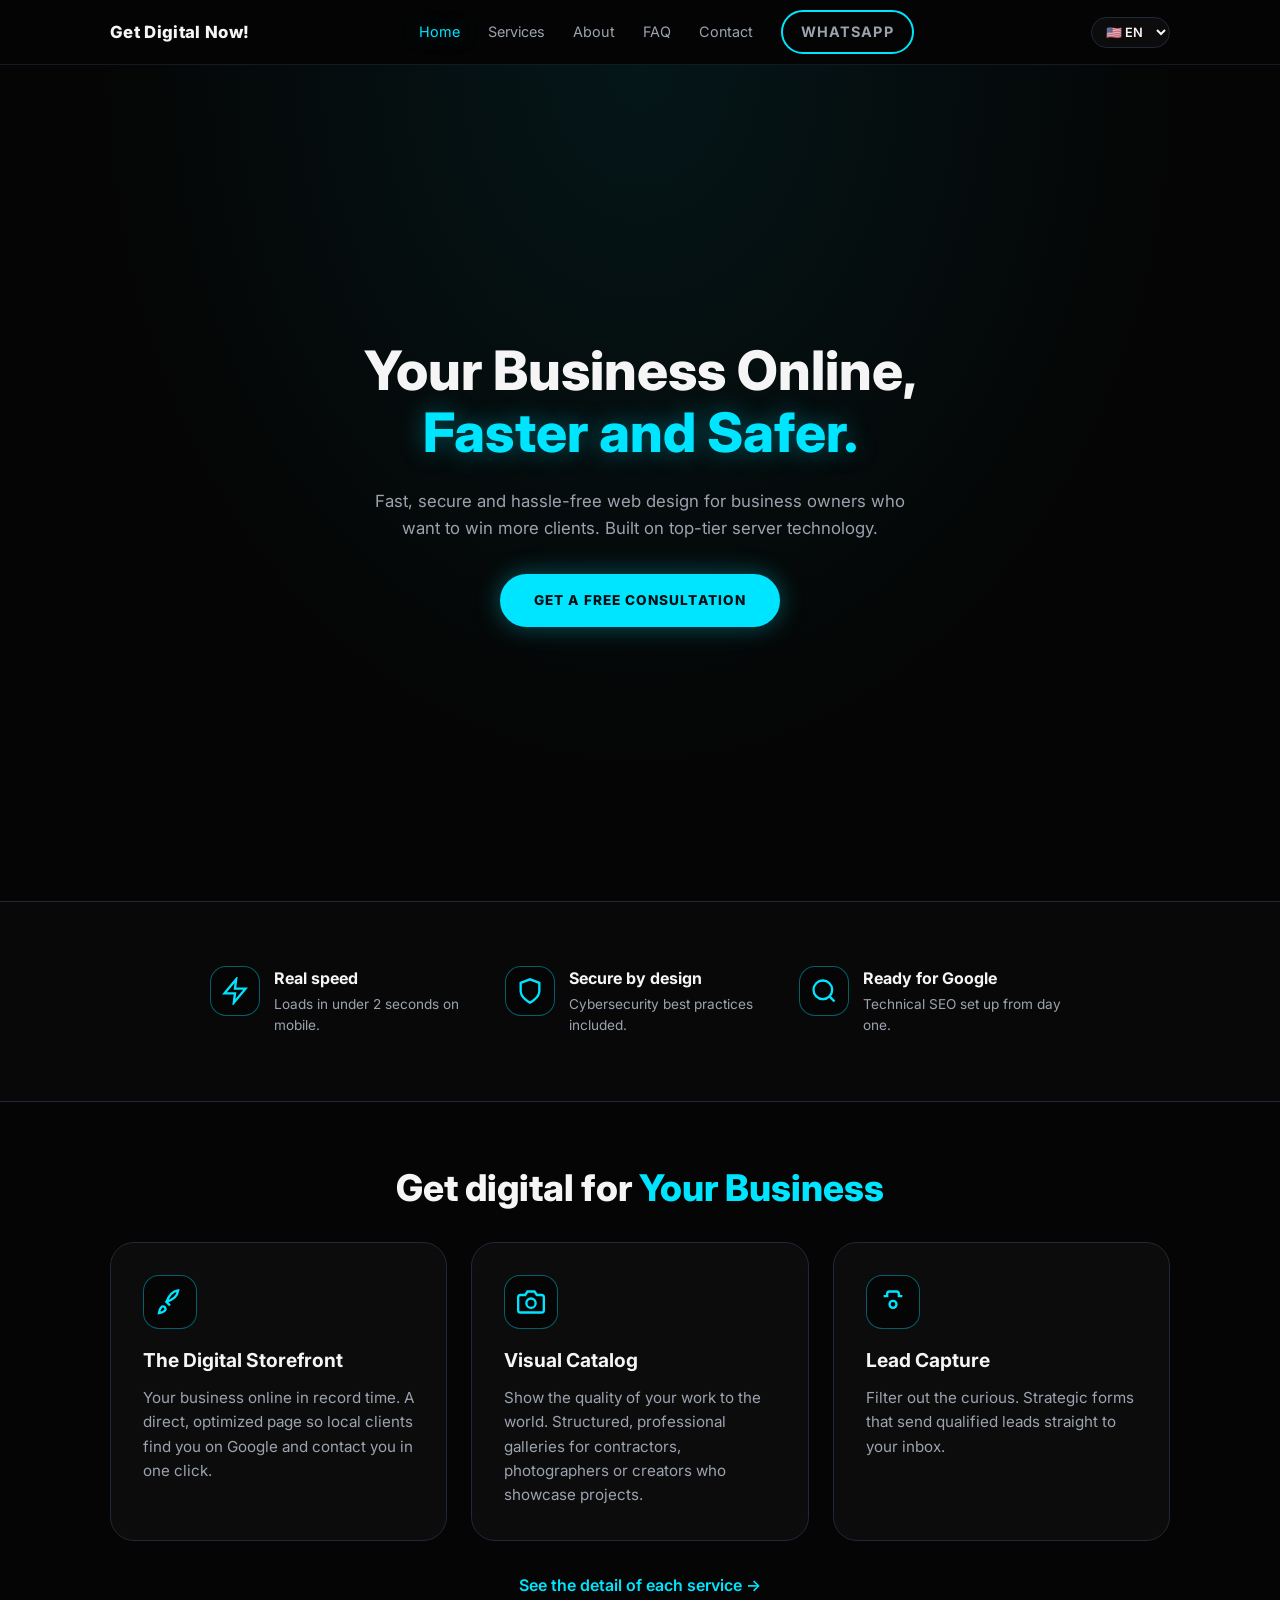
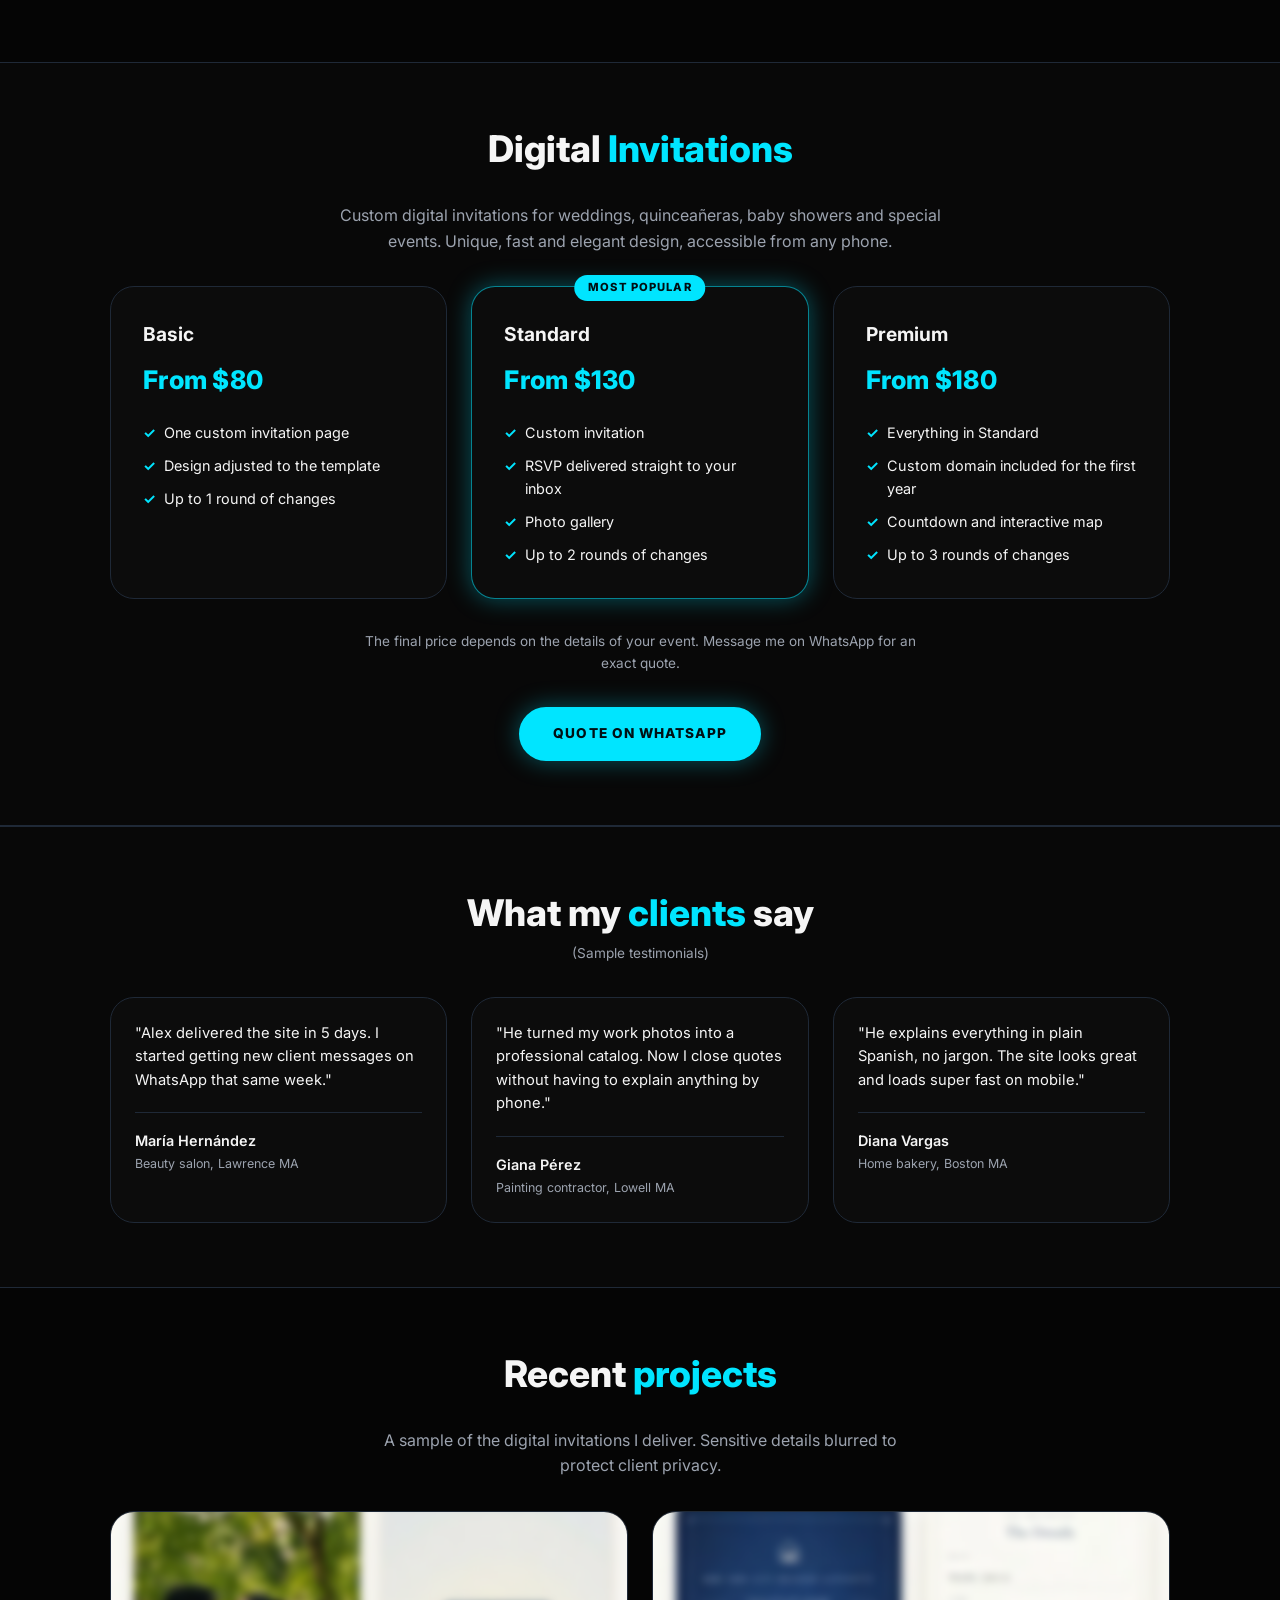
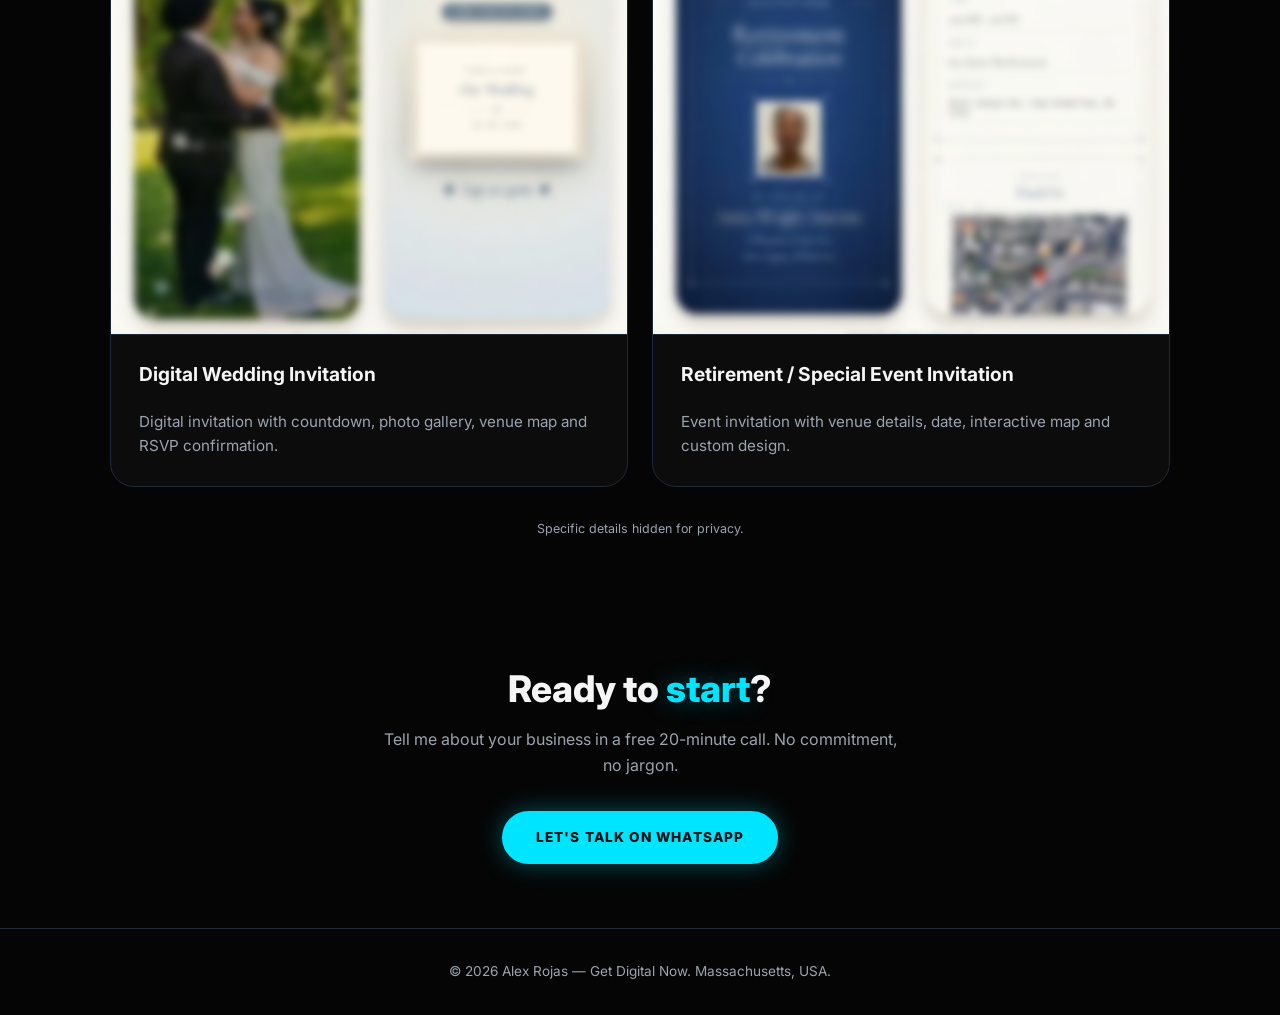
==== docs/index.html @ d474bf96 "Changes Co-authored-by: Willaty26 <197038208+Willaty26@users.noreply.github.com>" ====
<!DOCTYPE html>
<html lang="es">
<head>
<meta charset="UTF-8">
<meta name="viewport" content="width=device-width,initial-scale=1">
<meta name="theme-color" content="#050505">
<title>Alex Rojas | Desarrollo Web Profesional — Massachusetts</title>
<meta name="description" content="Diseño web rápido, seguro y sin complicaciones para negocios locales. Infraestructura técnica certificada para conseguir más clientes en Massachusetts.">
<link rel="canonical" href="https://willaty26.github.io/Alexoscp/">
<meta property="og:type" content="website">
<meta property="og:site_name" content="Alex Rojas — Digitalizate ya!">
<meta property="og:locale" content="es_ES">
<meta property="og:title" content="Alex Rojas | Desarrollo Web Profesional">
<meta property="og:description" content="Diseño web rápido, seguro y sin complicaciones para dueños de negocios que quieren conseguir más clientes.">
<meta property="og:url" content="https://willaty26.github.io/Alexoscp/">
<meta name="twitter:card" content="summary">
<link rel="icon" type="image/svg+xml" href="data:image/svg+xml,%3Csvg xmlns='http://www.w3.org/2000/svg' viewBox='0 0 64 64'%3E%3Crect width='64' height='64' rx='14' fill='%23050505'/%3E%3Ctext x='50%25' y='54%25' font-family='Inter,sans-serif' font-size='38' font-weight='800' text-anchor='middle' fill='%2300e5ff'%3EA%3C/text%3E%3C/svg%3E">
<link rel="preconnect" href="https://fonts.googleapis.com">
<link rel="preconnect" href="https://fonts.gstatic.com" crossorigin>
<link rel="stylesheet" href="https://fonts.googleapis.com/css2?family=Inter:wght@400;500;600;700;800&display=swap">
<link rel="stylesheet" href="./styles.css">
</head>
<body>
<header class="header">
  <div class="header-inner">
    <a href="./" class="brand" data-i18n="brand">Digitalizate ya!</a>
    <nav class="nav">
      <a href="./" class="active" data-i18n="nav.home">Inicio</a>
      <a href="./servicios.html" data-i18n="nav.services">Servicios</a>
      <a href="./sobre-mi.html" data-i18n="nav.about">Sobre mí</a>
      <a href="./faq.html" data-i18n="nav.faq">FAQ</a>
      <a href="./contacto.html" data-i18n="nav.contact">Contacto</a>
      <a href="https://wa.me/qr/6FOXVL5QCY4NN1" target="_blank" rel="noopener" class="btn-wa">WhatsApp</a>
    </nav>
    <button id="menuBtn" class="menu-btn" data-i18n-attr="aria-label:nav.menu" aria-label="Abrir menú">
      <svg width="24" height="24" viewBox="0 0 24 24" fill="none" stroke="currentColor" stroke-width="2"><path d="M3 6h18M3 12h18M3 18h18"/></svg>
    </button>
  </div>
  <nav id="mobileNav" class="mobile-nav">
    <a href="./" class="active" data-i18n="nav.home">Inicio</a>
    <a href="./servicios.html" data-i18n="nav.services">Servicios</a>
    <a href="./sobre-mi.html" data-i18n="nav.about">Sobre mí</a>
    <a href="./faq.html" data-i18n="nav.faq">FAQ</a>
    <a href="./contacto.html" data-i18n="nav.contact">Contacto</a>
    <a href="https://wa.me/qr/6FOXVL5QCY4NN1" target="_blank" rel="noopener" class="btn-wa">WhatsApp</a>
  </nav>
</header>

<main>
  <section class="hero">
    <h1 data-i18n-html="home.hero.title">Tu Negocio Online,<br><span class="primary glow">Más Rápido y Seguro.</span></h1>
    <p data-i18n="home.hero.p">Diseño web rápido, seguro y sin complicaciones para dueños de negocios que quieren conseguir más clientes. Construido con tecnología de servidores de alto nivel.</p>
    <a href="https://wa.me/qr/6FOXVL5QCY4NN1" target="_blank" rel="noopener" class="btn-cta mt" data-i18n="home.hero.cta">Obtener Consulta Gratuita</a>
  </section>

  <section class="section-card">
    <div class="benefits container">
      <div class="benefit"><div class="icon-box"><svg viewBox="0 0 24 24" fill="none" stroke="currentColor" stroke-width="2"><path d="M13 2L3 14h9l-1 8 10-12h-9l1-8z"/></svg></div><div><h3 data-i18n="home.b1.t">Velocidad real</h3><p data-i18n="home.b1.d">Carga en menos de 2 segundos en móviles.</p></div></div>
      <div class="benefit"><div class="icon-box"><svg viewBox="0 0 24 24" fill="none" stroke="currentColor" stroke-width="2"><path d="M12 22s8-4 8-10V5l-8-3-8 3v7c0 6 8 10 8 10z"/></svg></div><div><h3 data-i18n="home.b2.t">Seguro por diseño</h3><p data-i18n="home.b2.d">Buenas prácticas de ciberseguridad incluidas.</p></div></div>
      <div class="benefit"><div class="icon-box"><svg viewBox="0 0 24 24" fill="none" stroke="currentColor" stroke-width="2"><circle cx="11" cy="11" r="8"/><path d="M21 21l-4.35-4.35"/></svg></div><div><h3 data-i18n="home.b3.t">Listo para Google</h3><p data-i18n="home.b3.d">SEO técnico configurado desde el día uno.</p></div></div>
    </div>
  </section>

  <section>
    <div class="container">
      <h2 class="center" data-i18n-html="home.serv.title">Digitalízate ya para <span class="primary">Tu Negocio</span></h2>
      <div class="grid grid-3 mt">
        <article class="card"><div class="icon-box"><svg viewBox="0 0 24 24" fill="none" stroke="currentColor" stroke-width="2"><path d="M4.5 16.5c-1.5 1.5-2 5-2 5s3.5-.5 5-2c.87-.87.87-2.28 0-3.15-.87-.87-2.13-.85-3 .15z"/><path d="M12 15l-3-3a22 22 0 014-7 10 10 0 016-3 10 10 0 01-3 6 22 22 0 01-7 4z"/></svg></div><h3 data-i18n="home.s1.t">El Escaparate Digital</h3><p data-i18n="home.s1.d">Tu negocio en línea en tiempo récord. Una página directa y optimizada para que los clientes locales te encuentren en Google y te contacten a un solo clic.</p></article>
      <article class="card"><div class="icon-box"><svg viewBox="0 0 24 24" fill="none" stroke="currentColor" stroke-width="2"><path d="M23 19a2 2 0 01-2 2H3a2 2 0 01-2-2V8a2 2 0 012-2h4l2-3h6l2 3h4a2 2 0 012 2z"/><circle cx="12" cy="13" r="4"/></svg></div><h3 data-i18n="home.s2.t">Catálogo Visual</h3><p data-i18n="home.s2.d">Muestra la calidad de tu trabajo al mundo. Galerías estructuradas y profesionales para contratistas, fotógrafos o creadores que exhiben proyectos.</p></article>
      <article class="card"><div class="icon-box"><svg viewBox="0 0 24 24" fill="none" stroke="currentColor" stroke-width="2"><path d="M20 7h-3V5a2 2 0 00-2-2H9a2 2 0 00-2 2v2H4"/><circle cx="12" cy="14" r="3"/></svg></div><h3 data-i18n="home.s3.t">Captura de Prospectos</h3><p data-i18n="home.s3.d">Filtra a los curiosos. Formularios estratégicos que envían la información de clientes listos para comprar directo a tu correo.</p></article>
      </div>
      <div class="center mt"><a href="./servicios.html" class="primary" style="font-weight:600" data-i18n="home.serv.link">Ver el detalle de cada servicio →</a></div>
    </div>
  </section>

  <section class="section-card">
    <div class="container">
      <h2 class="center" data-i18n-html="home.inv.title">Invitaciones <span class="primary">Digitales</span></h2>
      <p class="center muted mt" style="max-width:640px;margin-left:auto;margin-right:auto" data-i18n="home.inv.intro">Invitaciones digitales personalizadas para bodas, quinceañeras, baby showers y eventos especiales. Diseño único, rápido y elegante, accesible desde cualquier celular.</p>
      <div class="grid grid-3 mt">
        <article class="card">
          <h3 data-i18n="home.inv.p1.t">Básico</h3>
          <div class="price"><span class="primary" data-i18n="home.inv.p1.price">Desde $80</span></div>
          <ul>
            <li data-i18n="home.inv.p1.l1">Una página de invitación personalizada</li>
            <li data-i18n="home.inv.p1.l2">Diseño ajustado a la plantilla</li>
            <li data-i18n="home.inv.p1.l3">Hasta 1 ronda de cambios</li>
          </ul>
        </article>
        <article class="card card-popular">
          <span class="badge-popular" data-i18n="home.inv.p2.badge">Más Popular</span>
          <h3 data-i18n="home.inv.p2.t">Estándar</h3>
          <div class="price"><span class="primary" data-i18n="home.inv.p2.price">Desde $130</span></div>
          <ul>
            <li data-i18n="home.inv.p2.l1">Invitación personalizada</li>
            <li data-i18n="home.inv.p2.l2">RSVP que llega directo a tu correo</li>
            <li data-i18n="home.inv.p2.l3">Galería de fotos</li>
            <li data-i18n="home.inv.p2.l4">Hasta 2 rondas de cambios</li>
          </ul>
        </article>
        <article class="card">
          <h3 data-i18n="home.inv.p3.t">Premium</h3>
          <div class="price"><span class="primary" data-i18n="home.inv.p3.price">Desde $180</span></div>
          <ul>
            <li data-i18n="home.inv.p3.l1">Todo lo del paquete Estándar</li>
            <li data-i18n="home.inv.p3.l2">Dominio personalizado el primer año</li>
            <li data-i18n="home.inv.p3.l3">Cuenta regresiva y mapa interactivo</li>
            <li data-i18n="home.inv.p3.l4">Hasta 3 rondas de cambios</li>
          </ul>
        </article>
      </div>
      <p class="center muted mt" style="font-size:.85rem;max-width:560px;margin-left:auto;margin-right:auto" data-i18n="home.inv.note">El precio final depende de los detalles del evento. Escríbeme por WhatsApp para tu cotización exacta.</p>
      <div class="center mt"><a href="https://wa.me/qr/6FOXVL5QCY4NN1" target="_blank" rel="noopener" class="btn-cta" data-i18n="home.inv.cta">Cotizar por WhatsApp</a></div>
    </div>
  </section>

  <section class="section-card">
    <div class="container">
      <h2 class="center" data-i18n-html="home.test.title">Lo que dicen mis <span class="primary">clientes</span></h2>
      <p class="center muted" style="font-size:.85rem;margin-top:8px" data-i18n="home.test.note">(Testimonios de ejemplo)</p>
      <div class="grid grid-3 mt">
        <figure class="quote"><blockquote data-i18n="home.t1.q">"Alex me entregó la página en 5 días. Empecé a recibir mensajes de clientes nuevos por WhatsApp esa misma semana."</blockquote><figcaption><div class="name">María Hernández</div><div class="role" data-i18n="home.t1.r">Salón de belleza, Lawrence MA</div></figcaption></figure>
        <figure class="quote"><blockquote data-i18n="home.t2.q">"Me encantó todo, se hizo tal como lo quería, con todo mis detalles, todo lo hablado. Les recomiendo hacer sus invitaciones y sus páginas web con él. Buen precio y a tu gusto. Todos mis invitados quedaron encantados. No se van a arrepentir."</blockquote><figcaption><div class="name">Giana Pérez</div><div class="role" data-i18n="home.t2.r">Invitación de bodas, Lowell MA</div></figcaption></figure>
        <figure class="quote"><blockquote data-i18n="home.t3.q">"Explica todo en español claro, sin tecnicismos. La página se ve bonita y carga rapidísimo en el celular."</blockquote><figcaption><div class="name">Diana Vargas</div><div class="role" data-i18n="home.t3.r">Repostería casera, Boston MA</div></figcaption></figure>
      </div>
    </div>
  </section>

  <section>
    <div class="container">
      <h2 class="center" data-i18n-html="home.port.title">Proyectos <span class="primary">realizados</span></h2>
      <p class="center muted mt" style="max-width:560px;margin-left:auto;margin-right:auto" data-i18n="home.port.intro">Una muestra del estilo de invitaciones digitales que entrego. Datos sensibles difuminados por privacidad de los clientes.</p>
      <div class="grid grid-2 mt">
        <article class="card portfolio-card">
          <div class="portfolio-img"><img data-i18n-img="wedding" src="./img/portfolio/wedding_es.webp" alt="Invitación de boda digital — vista previa difuminada por privacidad" loading="lazy"></div>
          <h3 data-i18n="home.port.1.t">Invitación de Boda Digital</h3>
          <p data-i18n="home.port.1.d">Invitación digital con cuenta regresiva, galería de fotos, mapa del lugar y confirmación de asistencia (RSVP).</p>
        </article>
        <article class="card portfolio-card">
          <div class="portfolio-img"><img data-i18n-img="retirement" src="./img/portfolio/retirement_es.webp" alt="Invitación de evento especial — vista previa difuminada por privacidad" loading="lazy"></div>
          <h3 data-i18n="home.port.2.t">Invitación de Retiro / Evento Especial</h3>
          <p data-i18n="home.port.2.d">Invitación de evento con detalles del lugar, fecha, mapa interactivo y diseño personalizado.</p>
        </article>
      </div>
      <p class="center muted mt" style="font-size:.78rem" data-i18n="home.port.privacy">Detalles específicos ocultos por privacidad.</p>
    </div>
  </section>


  <section class="center">
    <h2 data-i18n-html="home.cta.title">¿Listo para <span class="primary glow">empezar</span>?</h2>
    <p class="muted mt" style="max-width:520px;margin:16px auto 0" data-i18n="home.cta.p">Cuéntame de tu negocio en una llamada gratis de 20 minutos. Sin compromiso, sin tecnicismos.</p>
    <a href="https://wa.me/qr/6FOXVL5QCY4NN1" target="_blank" rel="noopener" class="btn-cta mt" data-i18n="home.cta.btn">Hablemos por WhatsApp</a>
  </section>
</main>

<footer class="footer">© <span id="yr"></span> <span data-i18n="footer">Alex Rojas — Digitalízate ya. Massachusetts, EE. UU.</span></footer>
<script>document.getElementById('yr').textContent=new Date().getFullYear();</script>
<script src="./i18n.js"></script>
<script src="./script.js"></script>
</body>
</html>
---- docs/styles.css ----
:root{
  --bg:#050505; --fg:#f5f5f5; --muted:#9ca3af; --card:#0c0c0c;
  --border:#1f2937; --primary:#00e5ff; --primary-fg:#001014;
  --glow:0 0 24px rgba(0,229,255,.35);
  --glow-lg:0 0 40px rgba(0,229,255,.55);
  --radius:16px;
}
*{box-sizing:border-box;margin:0;padding:0}
html{scroll-behavior:smooth}
body{
  font-family:'Inter',-apple-system,BlinkMacSystemFont,'Segoe UI',sans-serif;
  background:var(--bg);color:var(--fg);line-height:1.6;
  -webkit-font-smoothing:antialiased;
}
a{color:inherit;text-decoration:none}
img{max-width:100%;display:block}
.container{max-width:1100px;margin:0 auto;padding:0 20px}
.muted{color:var(--muted)}
.primary{color:var(--primary)}
.glow{text-shadow:var(--glow)}

/* Header */
.header{position:sticky;top:0;z-index:50;background:rgba(5,5,5,.85);backdrop-filter:blur(10px);border-bottom:1px solid rgba(31,41,55,.6)}
.header-inner{display:flex;align-items:center;justify-content:space-between;height:64px;max-width:1100px;margin:0 auto;padding:0 20px}
.brand{font-weight:800;font-size:1.05rem;letter-spacing:.02em}
.nav{display:none;align-items:center;gap:28px}
.nav a{font-size:.9rem;color:var(--muted);transition:color .2s}
.nav a:hover,.nav a.active{color:var(--primary);text-shadow:var(--glow)}
.btn-wa{display:inline-flex;align-items:center;gap:8px;border:2px solid var(--primary);color:var(--primary);padding:8px 18px;border-radius:999px;font-size:.78rem;font-weight:700;letter-spacing:.08em;text-transform:uppercase;transition:all .2s}
.btn-wa:hover{background:var(--primary);color:var(--primary-fg);box-shadow:var(--glow)}
.menu-btn{background:none;border:none;color:var(--fg);cursor:pointer;padding:8px;display:flex}
.mobile-nav{display:none;border-top:1px solid rgba(31,41,55,.6);background:rgba(5,5,5,.95);padding:16px 20px;flex-direction:column;gap:4px}
.mobile-nav.open{display:flex}
.mobile-nav a{padding:10px 12px;border-radius:8px;color:var(--muted)}
.mobile-nav a:hover,.mobile-nav a.active{background:#111;color:var(--fg)}
.mobile-nav .btn-wa{margin-top:8px;justify-content:center;padding:12px}
@media(min-width:768px){.nav{display:flex}.menu-btn{display:none}}

/* Buttons */
.btn-cta{display:inline-flex;align-items:center;justify-content:center;gap:8px;background:var(--primary);color:var(--primary-fg);padding:14px 32px;border-radius:999px;font-size:.85rem;font-weight:800;letter-spacing:.08em;text-transform:uppercase;border:2px solid var(--primary);transition:all .25s;box-shadow:var(--glow);cursor:pointer}
.btn-cta:hover{transform:translateY(-2px);box-shadow:var(--glow-lg)}
.btn-outline{display:inline-flex;align-items:center;gap:8px;border:2px solid var(--primary);color:var(--primary);padding:10px 24px;border-radius:999px;font-weight:700;font-size:.85rem;text-transform:uppercase;letter-spacing:.06em;transition:all .2s}
.btn-outline:hover{background:var(--primary);color:var(--primary-fg)}

/* Sections */
section{padding:64px 20px}
.section-card{background:rgba(12,12,12,.5);border-top:1px solid var(--border);border-bottom:1px solid var(--border)}
h1{font-size:2.4rem;font-weight:800;line-height:1.15}
h2{font-size:1.9rem;font-weight:800;line-height:1.2;margin-bottom:.5rem}
h3{font-size:1.2rem;font-weight:700}
@media(min-width:768px){h1{font-size:3.4rem}h2{font-size:2.3rem}}

/* Hero */
.hero{min-height:calc(100vh - 64px);display:flex;flex-direction:column;align-items:center;justify-content:center;text-align:center;background:radial-gradient(ellipse at top,rgba(0,229,255,.08),transparent 60%),var(--bg)}
.hero h1{max-width:760px;margin:0 auto}
.hero p{max-width:560px;margin:24px auto 0;color:var(--muted);font-size:1.05rem}

/* Grid */
.grid{display:grid;gap:24px}
.grid-3{grid-template-columns:1fr}
@media(min-width:768px){.grid-3{grid-template-columns:repeat(3,1fr)}}
.grid-2{grid-template-columns:1fr}
@media(min-width:768px){.grid-2{grid-template-columns:1fr 1fr}}
.grid-4{grid-template-columns:1fr}
@media(min-width:640px){.grid-4{grid-template-columns:1fr 1fr}}
@media(min-width:1024px){.grid-4{grid-template-columns:repeat(4,1fr)}}

/* Card */
.card{background:var(--card);border:1px solid var(--border);border-radius:24px;padding:32px;transition:all .3s}
.card:hover{transform:translateY(-4px);border-color:rgba(0,229,255,.6);box-shadow:var(--glow)}
.icon-box{display:inline-flex;padding:12px;border:1px solid rgba(0,229,255,.4);border-radius:16px;color:var(--primary);background:var(--bg);margin-bottom:16px}
.icon-box svg{width:28px;height:28px}
.card h3{margin-bottom:10px}
.card p{color:var(--muted);font-size:.95rem}
.card ul{list-style:none;margin-top:20px;display:flex;flex-direction:column;gap:10px}
.card ul li{display:flex;gap:8px;font-size:.9rem;align-items:flex-start}
.card ul li::before{content:"✓";color:var(--primary);font-weight:bold;flex-shrink:0}

/* Benefit row */
.benefits{display:grid;gap:24px;grid-template-columns:1fr;max-width:900px;margin:0 auto}
@media(min-width:768px){.benefits{grid-template-columns:repeat(3,1fr)}}
.benefit{display:flex;gap:14px;align-items:flex-start}
.benefit .icon-box{margin-bottom:0;padding:10px}
.benefit h3{font-size:1rem;margin-bottom:2px}
.benefit p{font-size:.85rem;color:var(--muted)}

/* Tags */
.tags{display:flex;flex-wrap:wrap;gap:10px;margin-top:24px}
.tag{padding:8px 16px;border:1px solid rgba(0,229,255,.4);background:rgba(0,229,255,.08);color:var(--primary);border-radius:999px;font-size:.85rem;font-weight:500}

/* FAQ Accordion */
.faq-item{background:var(--card);border:1px solid var(--border);border-radius:16px;margin-bottom:12px;overflow:hidden}
.faq-item summary{padding:18px 20px;cursor:pointer;font-weight:600;list-style:none;display:flex;justify-content:space-between;align-items:center;gap:12px}
.faq-item summary::-webkit-details-marker{display:none}
.faq-item summary::after{content:"+";color:var(--primary);font-size:1.5rem;transition:transform .2s;flex-shrink:0}
.faq-item[open] summary::after{transform:rotate(45deg)}
.faq-item .answer{padding:0 20px 20px;color:var(--muted)}

/* Forms */
.form{background:var(--card);border:1px solid var(--border);border-radius:24px;padding:28px}
.form label{display:block;font-size:.85rem;font-weight:500;margin-bottom:6px}
.form input,.form textarea{width:100%;background:var(--bg);border:1px solid var(--border);color:var(--fg);padding:12px 16px;border-radius:12px;font-family:inherit;font-size:.95rem;outline:none;transition:border-color .2s}
.form input:focus,.form textarea:focus{border-color:var(--primary)}
.form .field{margin-bottom:16px}
.form button{width:100%;margin-top:8px}

.contact-info{display:flex;flex-direction:column;gap:16px}
.contact-info a,.contact-info .static{display:flex;gap:16px;align-items:flex-start;background:var(--card);border:1px solid var(--border);border-radius:24px;padding:20px;transition:all .2s}
.contact-info a:hover{border-color:rgba(0,229,255,.6);box-shadow:var(--glow)}
.contact-info svg{width:24px;height:24px;color:var(--primary);flex-shrink:0;margin-top:2px}
.contact-info .title{font-weight:700;font-size:.95rem}
.contact-info .desc{color:var(--muted);font-size:.85rem;margin-top:2px}

/* Testimonials */
.quote{background:var(--card);border:1px solid var(--border);border-radius:24px;padding:24px}
.quote blockquote{font-size:.92rem;line-height:1.6}
.quote figcaption{margin-top:20px;padding-top:16px;border-top:1px solid var(--border)}
.quote .name{font-weight:600;font-size:.9rem}
.quote .role{font-size:.78rem;color:var(--muted);margin-top:2px}

/* Footer */
.footer{border-top:1px solid var(--border);padding:32px 20px;text-align:center;color:var(--muted);font-size:.85rem}
.center{text-align:center}
.mt{margin-top:32px}
.about-prose p{margin-bottom:18px;color:var(--muted);font-size:1.05rem}
.about-prose strong{color:var(--fg)}

/* Language switcher */
.lang-switch{display:flex;align-items:center;margin-left:8px}
.lang-switch select{background:#0c0c0c;color:var(--fg);border:1px solid var(--border);border-radius:999px;padding:6px 10px;font-family:inherit;font-size:.8rem;font-weight:600;cursor:pointer;outline:none;transition:border-color .2s}
.lang-switch select:hover,.lang-switch select:focus{border-color:var(--primary)}
.lang-switch select option{background:#0c0c0c;color:var(--fg)}
@media(max-width:767px){.lang-switch{margin-left:6px}.lang-switch select{padding:5px 8px;font-size:.75rem}}

/* Pricing cards (Invitaciones) */
.card .price{margin:8px 0 18px;font-size:1.6rem;font-weight:800;letter-spacing:.01em}
.card-popular{position:relative;border-color:rgba(0,229,255,.55);box-shadow:var(--glow)}
.badge-popular{position:absolute;top:-12px;left:50%;transform:translateX(-50%);background:var(--primary);color:var(--primary-fg);padding:4px 14px;border-radius:999px;font-size:.7rem;font-weight:800;letter-spacing:.1em;text-transform:uppercase;white-space:nowrap}

/* Portfolio cards */
.portfolio-card{padding:0;overflow:hidden;display:flex;flex-direction:column}
.portfolio-img{aspect-ratio:732/600;overflow:hidden;background:#0a0a0a;border-bottom:1px solid var(--border)}
.portfolio-img img{width:100%;height:100%;object-fit:cover;filter:blur(4px) saturate(.95);transform:scale(1.04);transition:filter .3s,transform .3s}
.portfolio-card:hover .portfolio-img img{filter:blur(2.5px) saturate(1)}
.portfolio-card h3{padding:24px 28px 0}
.portfolio-card p{padding:10px 28px 28px;color:var(--muted);font-size:.95rem}
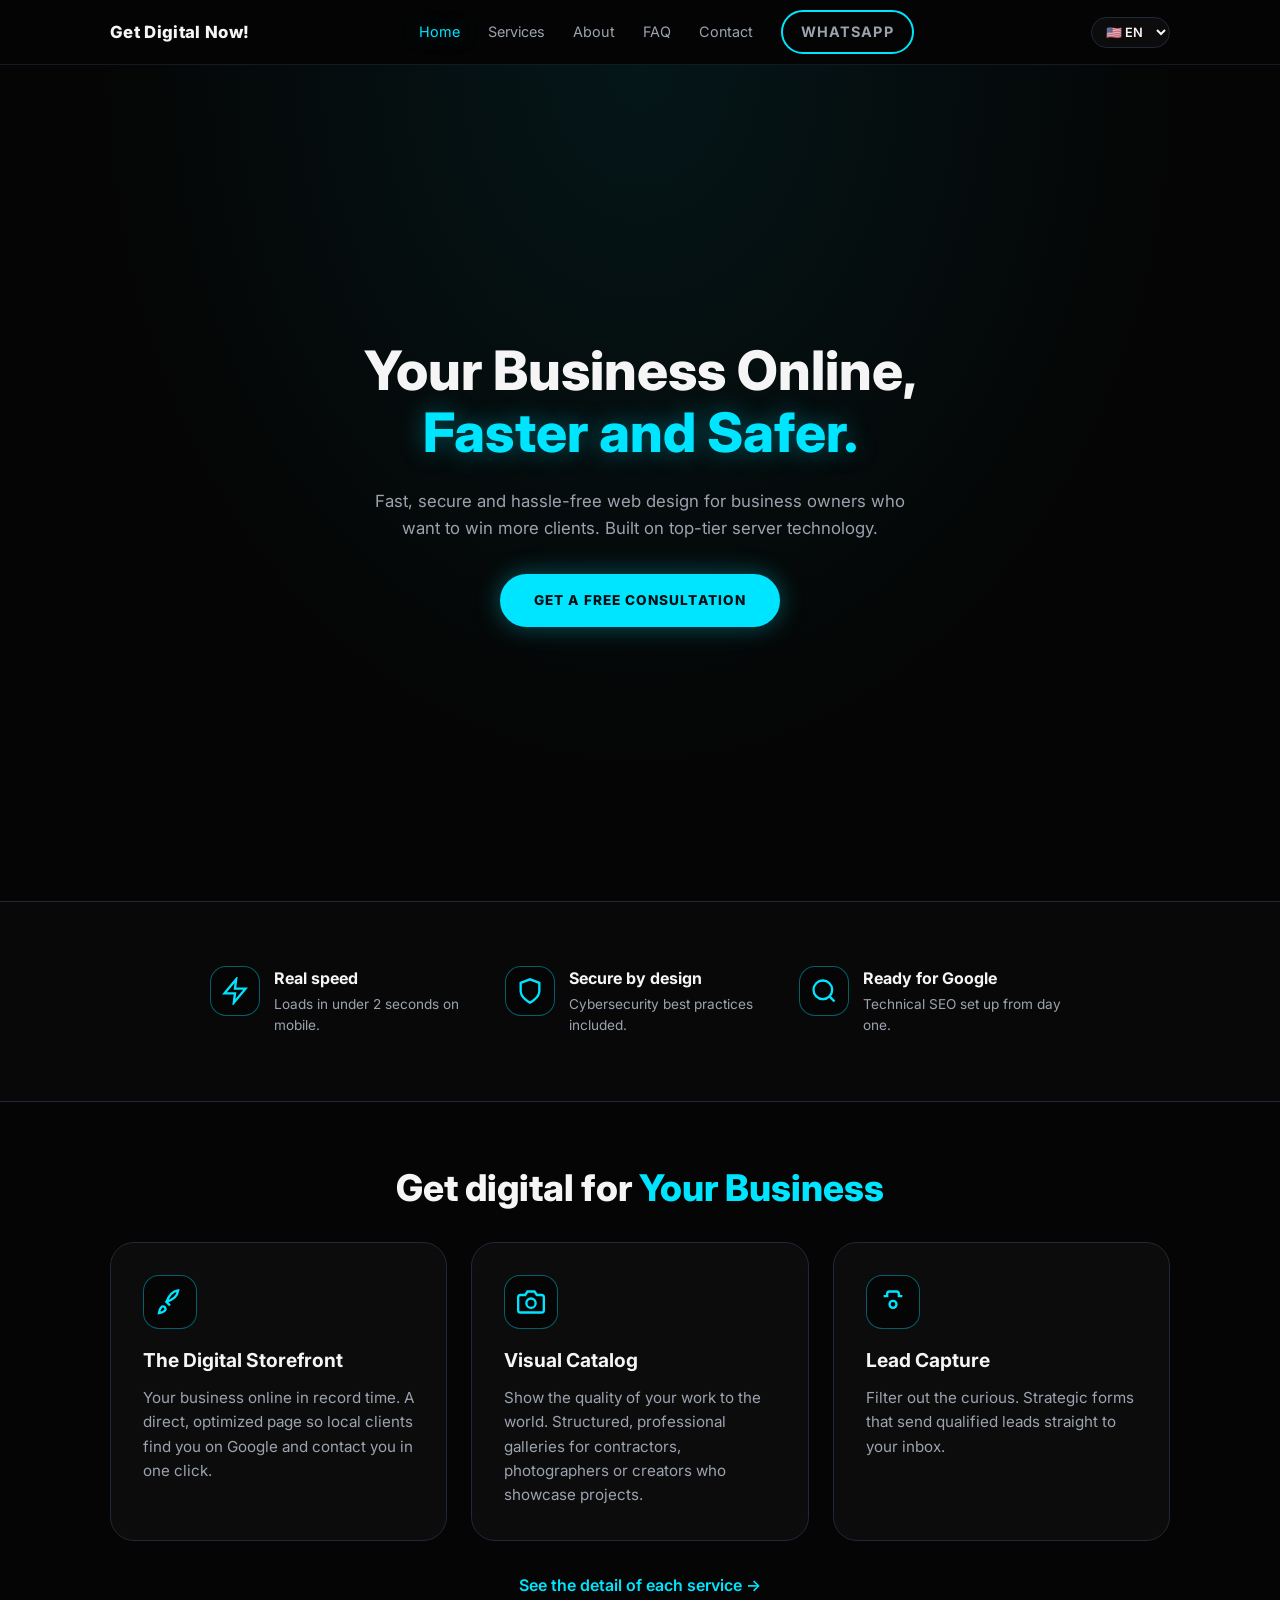
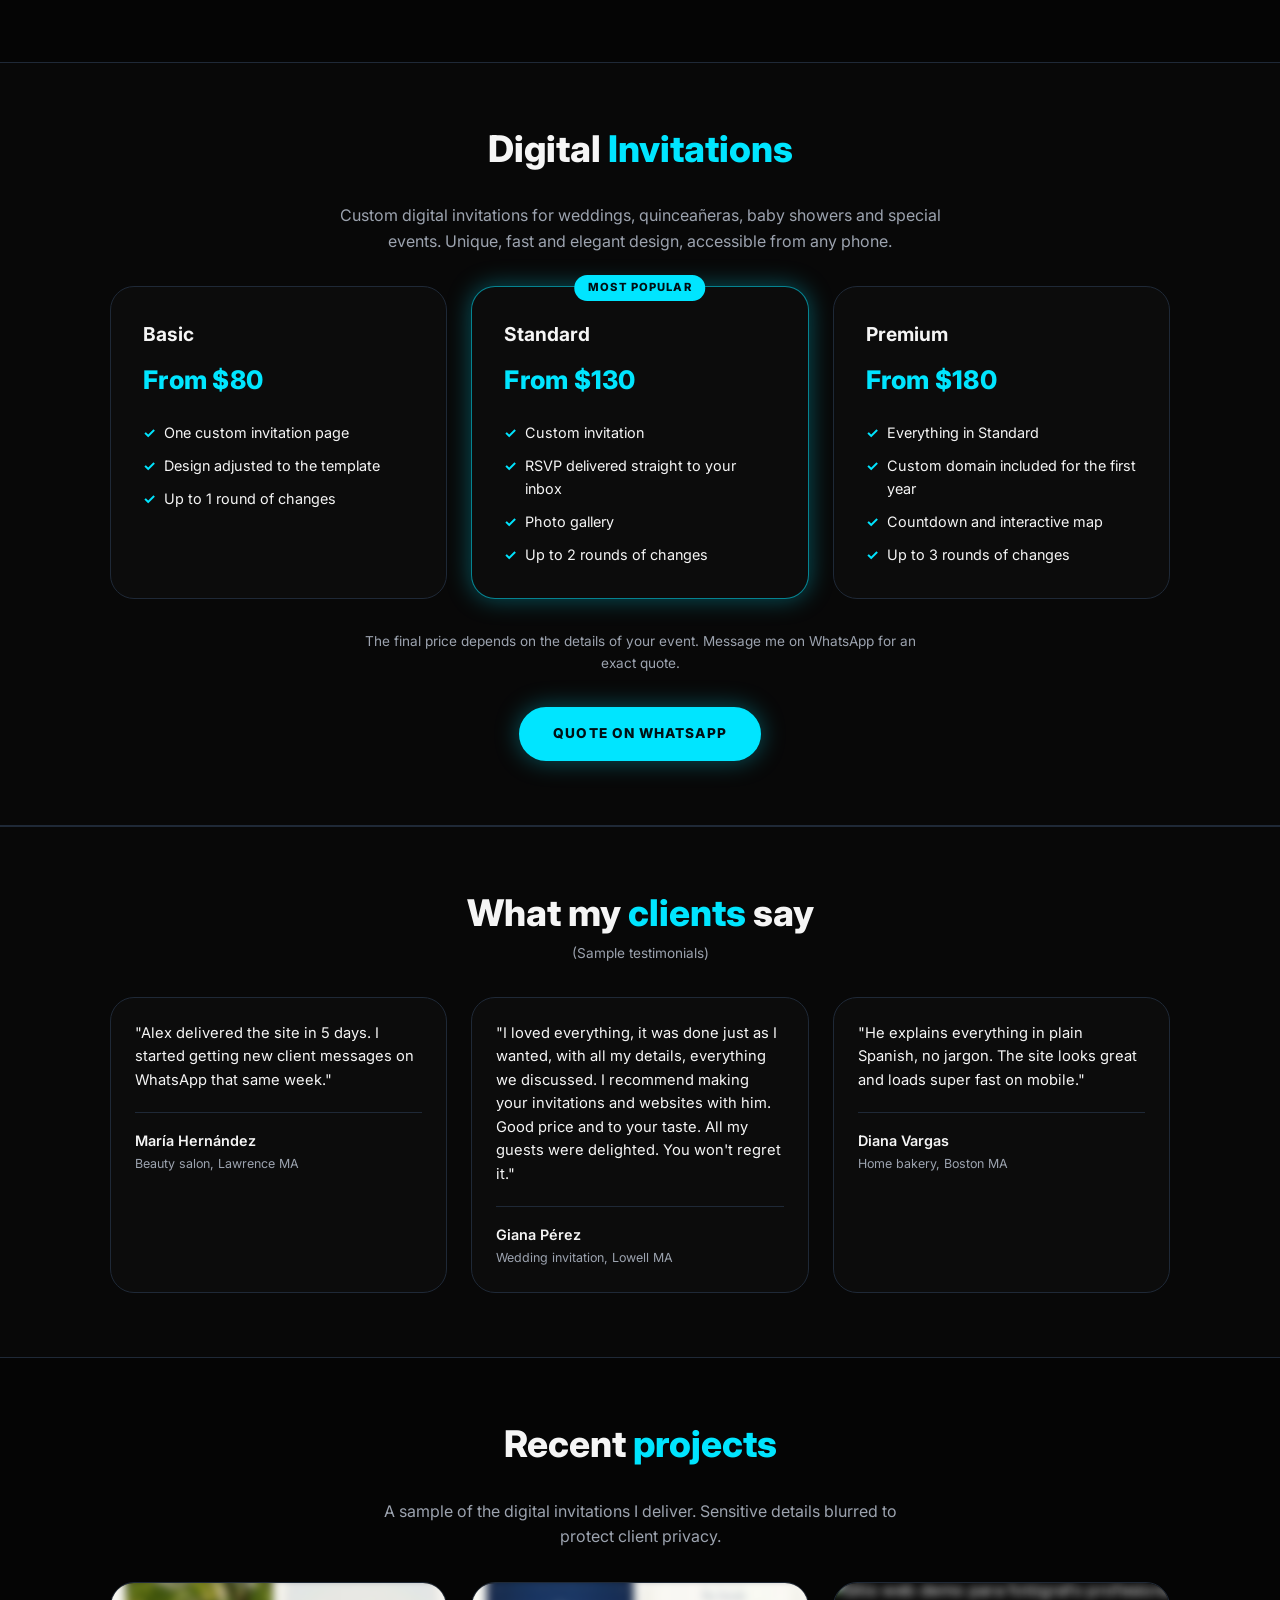
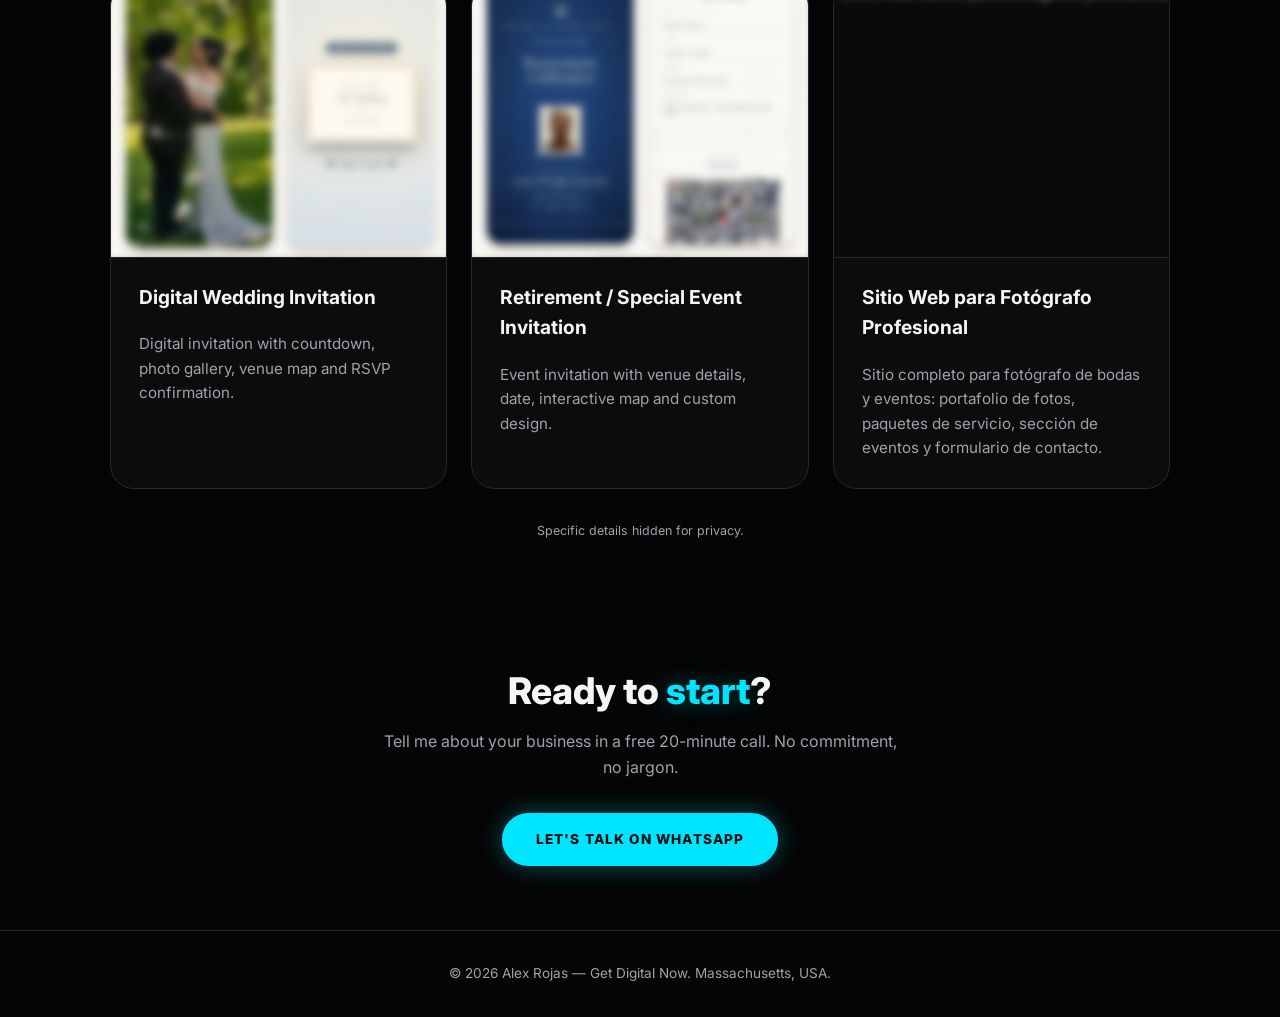
==== commit c8647887: "Changes Co-authored-by: Willaty26 <197038208+Willaty26@users.noreply.github.com>" ====
--- a/docs/index.html
+++ b/docs/index.html
@@ -90,7 +90,7 @@
         <article class="card card-popular">
           <span class="badge-popular" data-i18n="home.inv.p2.badge">Más Popular</span>
           <h3 data-i18n="home.inv.p2.t">Estándar</h3>
-          <div class="price"><span class="primary" data-i18n="home.inv.p2.price">Desde $130</span></div>
+          <div class="price"><span class="primary" data-i18n="home.inv.p2.price">Desde $140</span></div>
           <ul>
             <li data-i18n="home.inv.p2.l1">Invitación personalizada</li>
             <li data-i18n="home.inv.p2.l2">RSVP que llega directo a tu correo</li>
@@ -100,7 +100,7 @@
         </article>
         <article class="card">
           <h3 data-i18n="home.inv.p3.t">Premium</h3>
-          <div class="price"><span class="primary" data-i18n="home.inv.p3.price">Desde $180</span></div>
+          <div class="price"><span class="primary" data-i18n="home.inv.p3.price">Desde $200</span></div>
           <ul>
             <li data-i18n="home.inv.p3.l1">Todo lo del paquete Estándar</li>
             <li data-i18n="home.inv.p3.l2">Dominio personalizado el primer año</li>
@@ -130,7 +130,7 @@
     <div class="container">
       <h2 class="center" data-i18n-html="home.port.title">Proyectos <span class="primary">realizados</span></h2>
       <p class="center muted mt" style="max-width:560px;margin-left:auto;margin-right:auto" data-i18n="home.port.intro">Una muestra del estilo de invitaciones digitales que entrego. Datos sensibles difuminados por privacidad de los clientes.</p>
-      <div class="grid grid-2 mt">
+      <div class="grid grid-3 mt">
         <article class="card portfolio-card">
           <div class="portfolio-img"><img data-i18n-img="wedding" src="./img/portfolio/wedding_es.webp" alt="Invitación de boda digital — vista previa difuminada por privacidad" loading="lazy"></div>
           <h3 data-i18n="home.port.1.t">Invitación de Boda Digital</h3>
@@ -140,6 +140,11 @@
           <div class="portfolio-img"><img data-i18n-img="retirement" src="./img/portfolio/retirement_es.webp" alt="Invitación de evento especial — vista previa difuminada por privacidad" loading="lazy"></div>
           <h3 data-i18n="home.port.2.t">Invitación de Retiro / Evento Especial</h3>
           <p data-i18n="home.port.2.d">Invitación de evento con detalles del lugar, fecha, mapa interactivo y diseño personalizado.</p>
+        </article>
+        <article class="card portfolio-card portfolio-card--clear">
+          <div class="portfolio-img"><img src="./img/portfolio/photographer.webp" alt="Sitio web demo para fotógrafo profesional" loading="lazy"></div>
+          <h3 data-i18n="home.port.3.t">Sitio Web para Fotógrafo Profesional</h3>
+          <p data-i18n="home.port.3.d">Sitio completo para fotógrafo de bodas y eventos: portafolio de fotos, paquetes de servicio, sección de eventos y formulario de contacto.</p>
         </article>
       </div>
       <p class="center muted mt" style="font-size:.78rem" data-i18n="home.port.privacy">Detalles específicos ocultos por privacidad.</p>
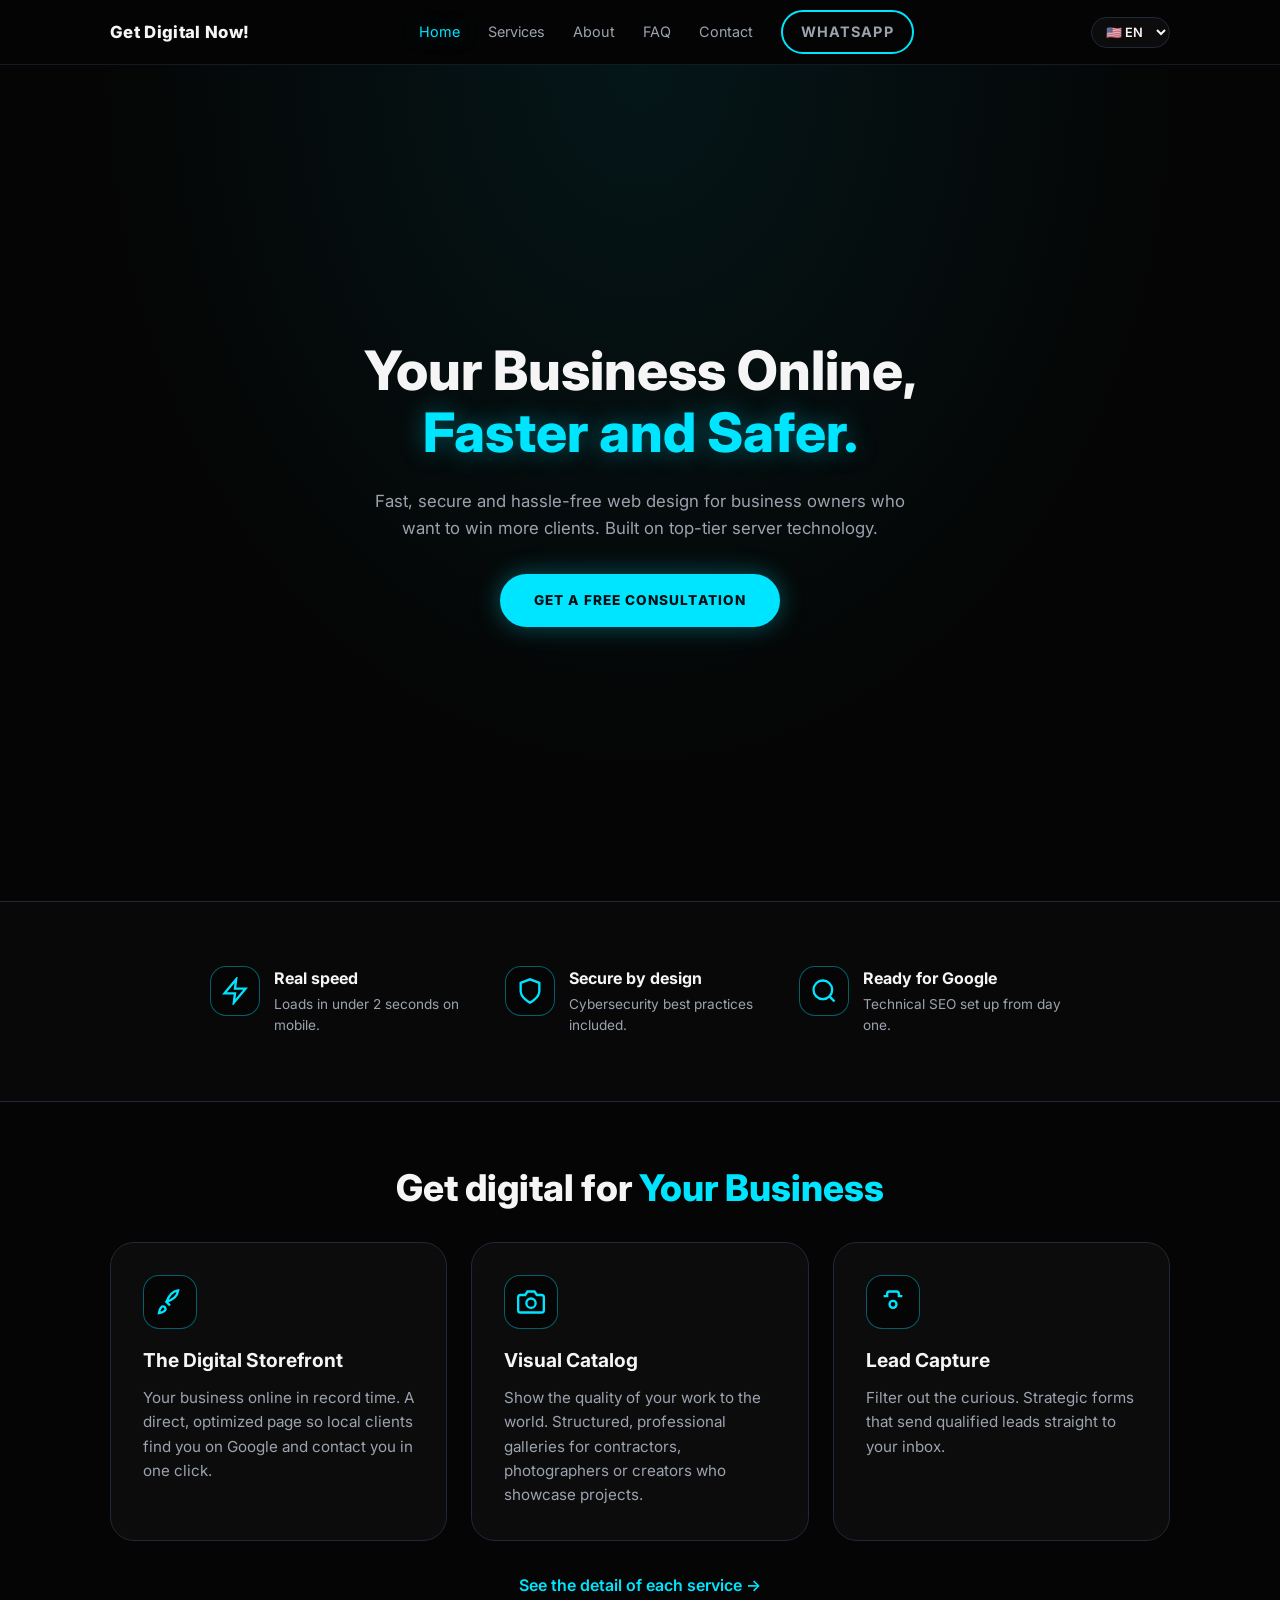
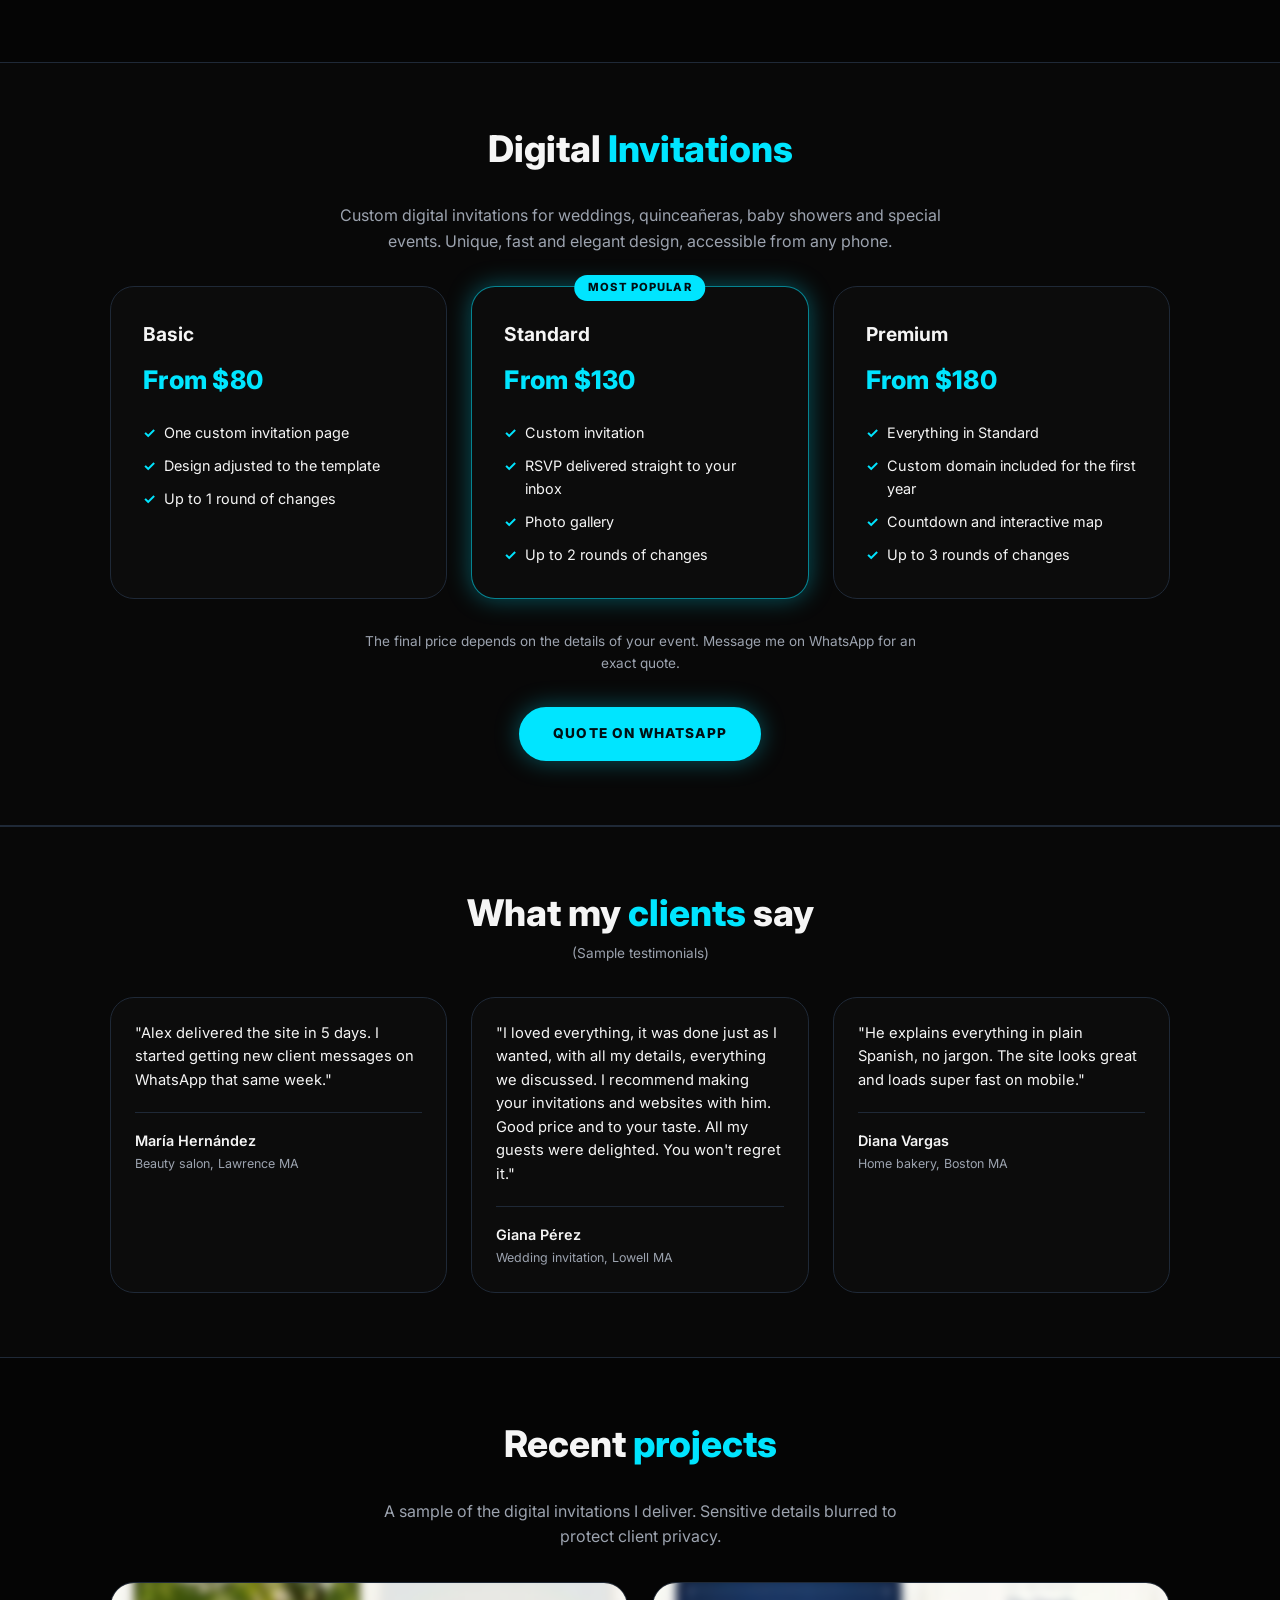
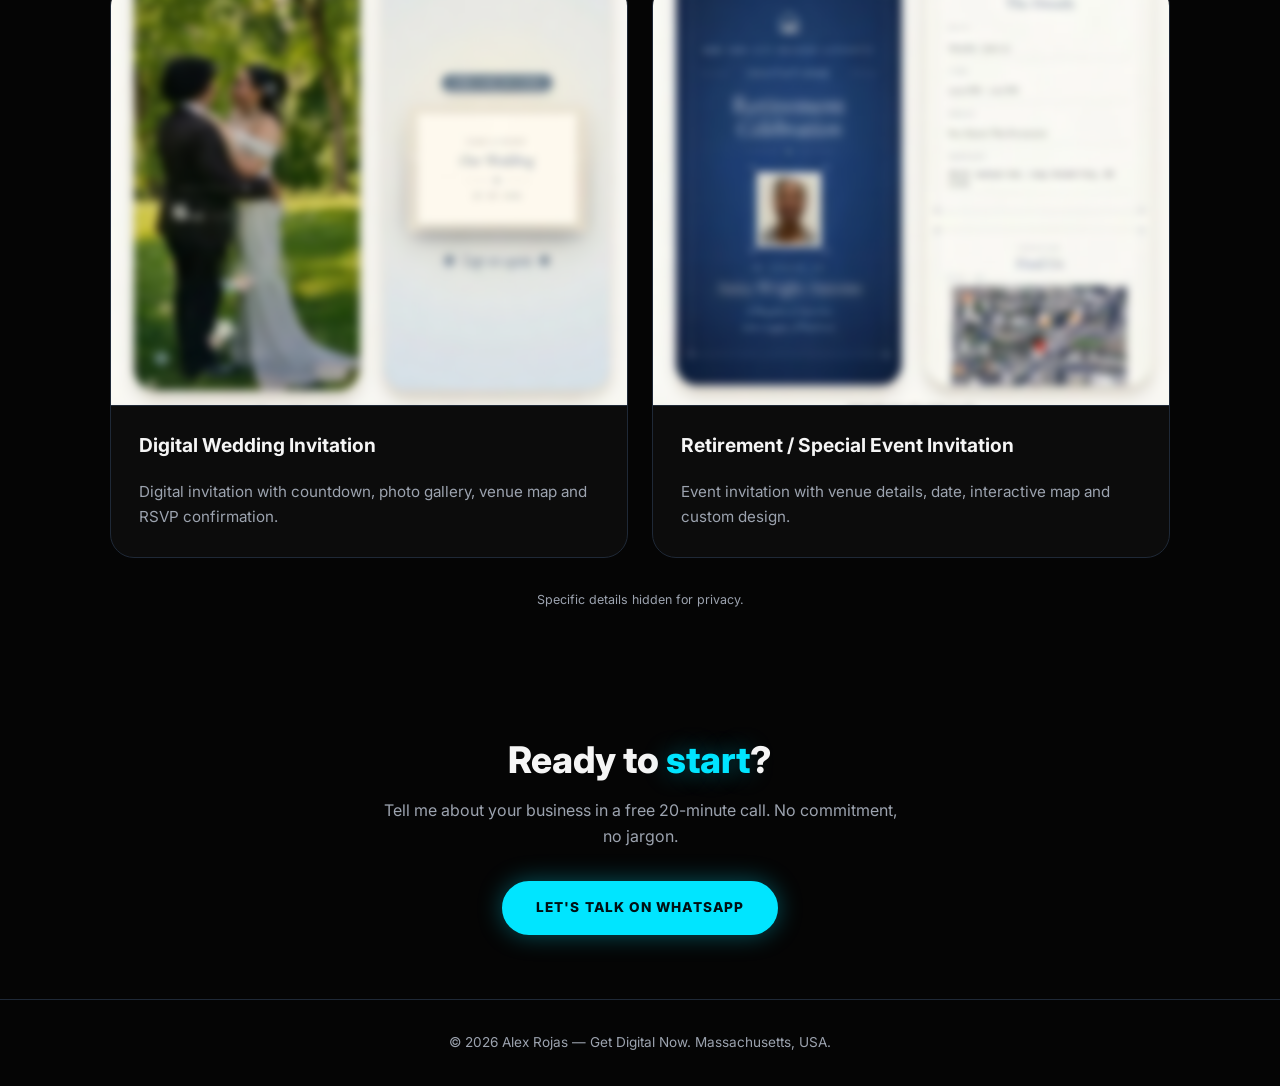
==== commit 3483ea02: "Reverted to commit 23c5bf0685134019121754590e1f28da06ffadb1" ====
--- a/docs/index.html
+++ b/docs/index.html
@@ -130,7 +130,7 @@
     <div class="container">
       <h2 class="center" data-i18n-html="home.port.title">Proyectos <span class="primary">realizados</span></h2>
       <p class="center muted mt" style="max-width:560px;margin-left:auto;margin-right:auto" data-i18n="home.port.intro">Una muestra del estilo de invitaciones digitales que entrego. Datos sensibles difuminados por privacidad de los clientes.</p>
-      <div class="grid grid-3 mt">
+      <div class="grid grid-2 mt">
         <article class="card portfolio-card">
           <div class="portfolio-img"><img data-i18n-img="wedding" src="./img/portfolio/wedding_es.webp" alt="Invitación de boda digital — vista previa difuminada por privacidad" loading="lazy"></div>
           <h3 data-i18n="home.port.1.t">Invitación de Boda Digital</h3>
@@ -140,11 +140,6 @@
           <div class="portfolio-img"><img data-i18n-img="retirement" src="./img/portfolio/retirement_es.webp" alt="Invitación de evento especial — vista previa difuminada por privacidad" loading="lazy"></div>
           <h3 data-i18n="home.port.2.t">Invitación de Retiro / Evento Especial</h3>
           <p data-i18n="home.port.2.d">Invitación de evento con detalles del lugar, fecha, mapa interactivo y diseño personalizado.</p>
-        </article>
-        <article class="card portfolio-card portfolio-card--clear">
-          <div class="portfolio-img"><img src="./img/portfolio/photographer.webp" alt="Sitio web demo para fotógrafo profesional" loading="lazy"></div>
-          <h3 data-i18n="home.port.3.t">Sitio Web para Fotógrafo Profesional</h3>
-          <p data-i18n="home.port.3.d">Sitio completo para fotógrafo de bodas y eventos: portafolio de fotos, paquetes de servicio, sección de eventos y formulario de contacto.</p>
         </article>
       </div>
       <p class="center muted mt" style="font-size:.78rem" data-i18n="home.port.privacy">Detalles específicos ocultos por privacidad.</p>
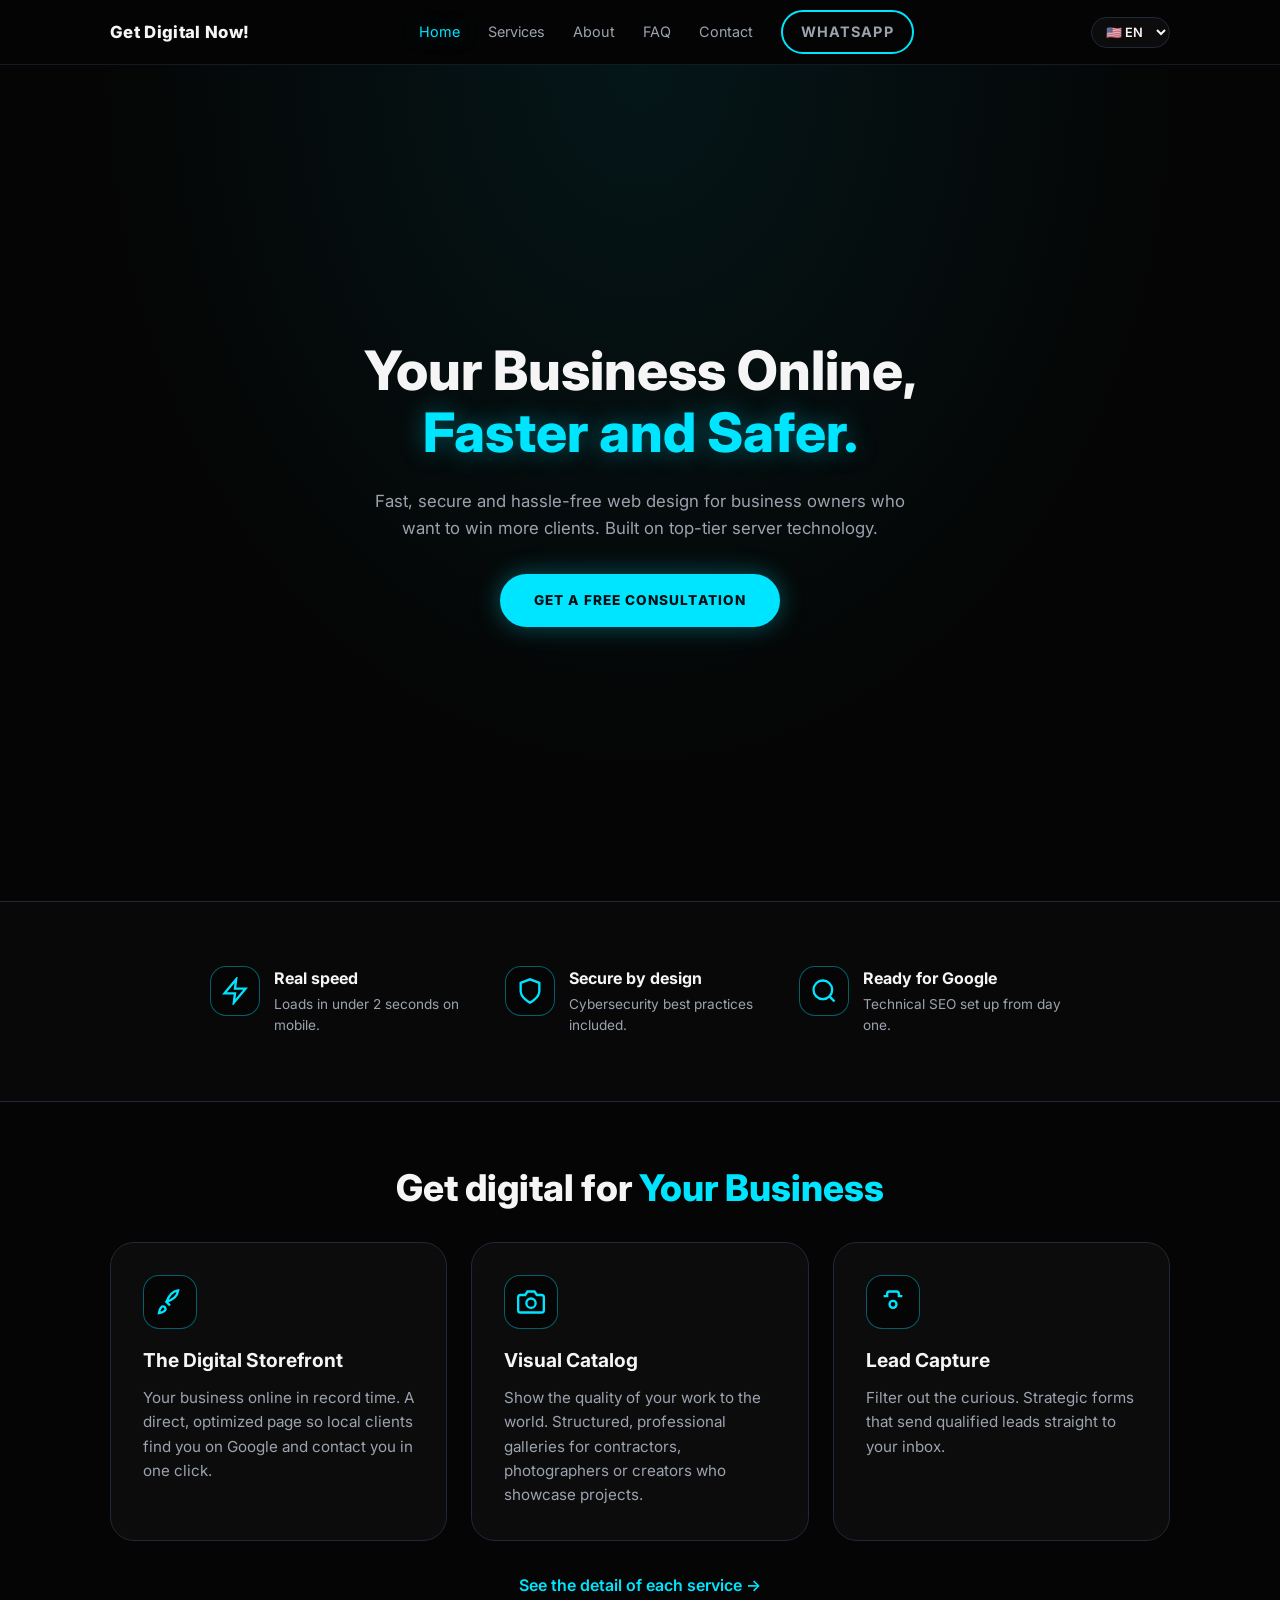
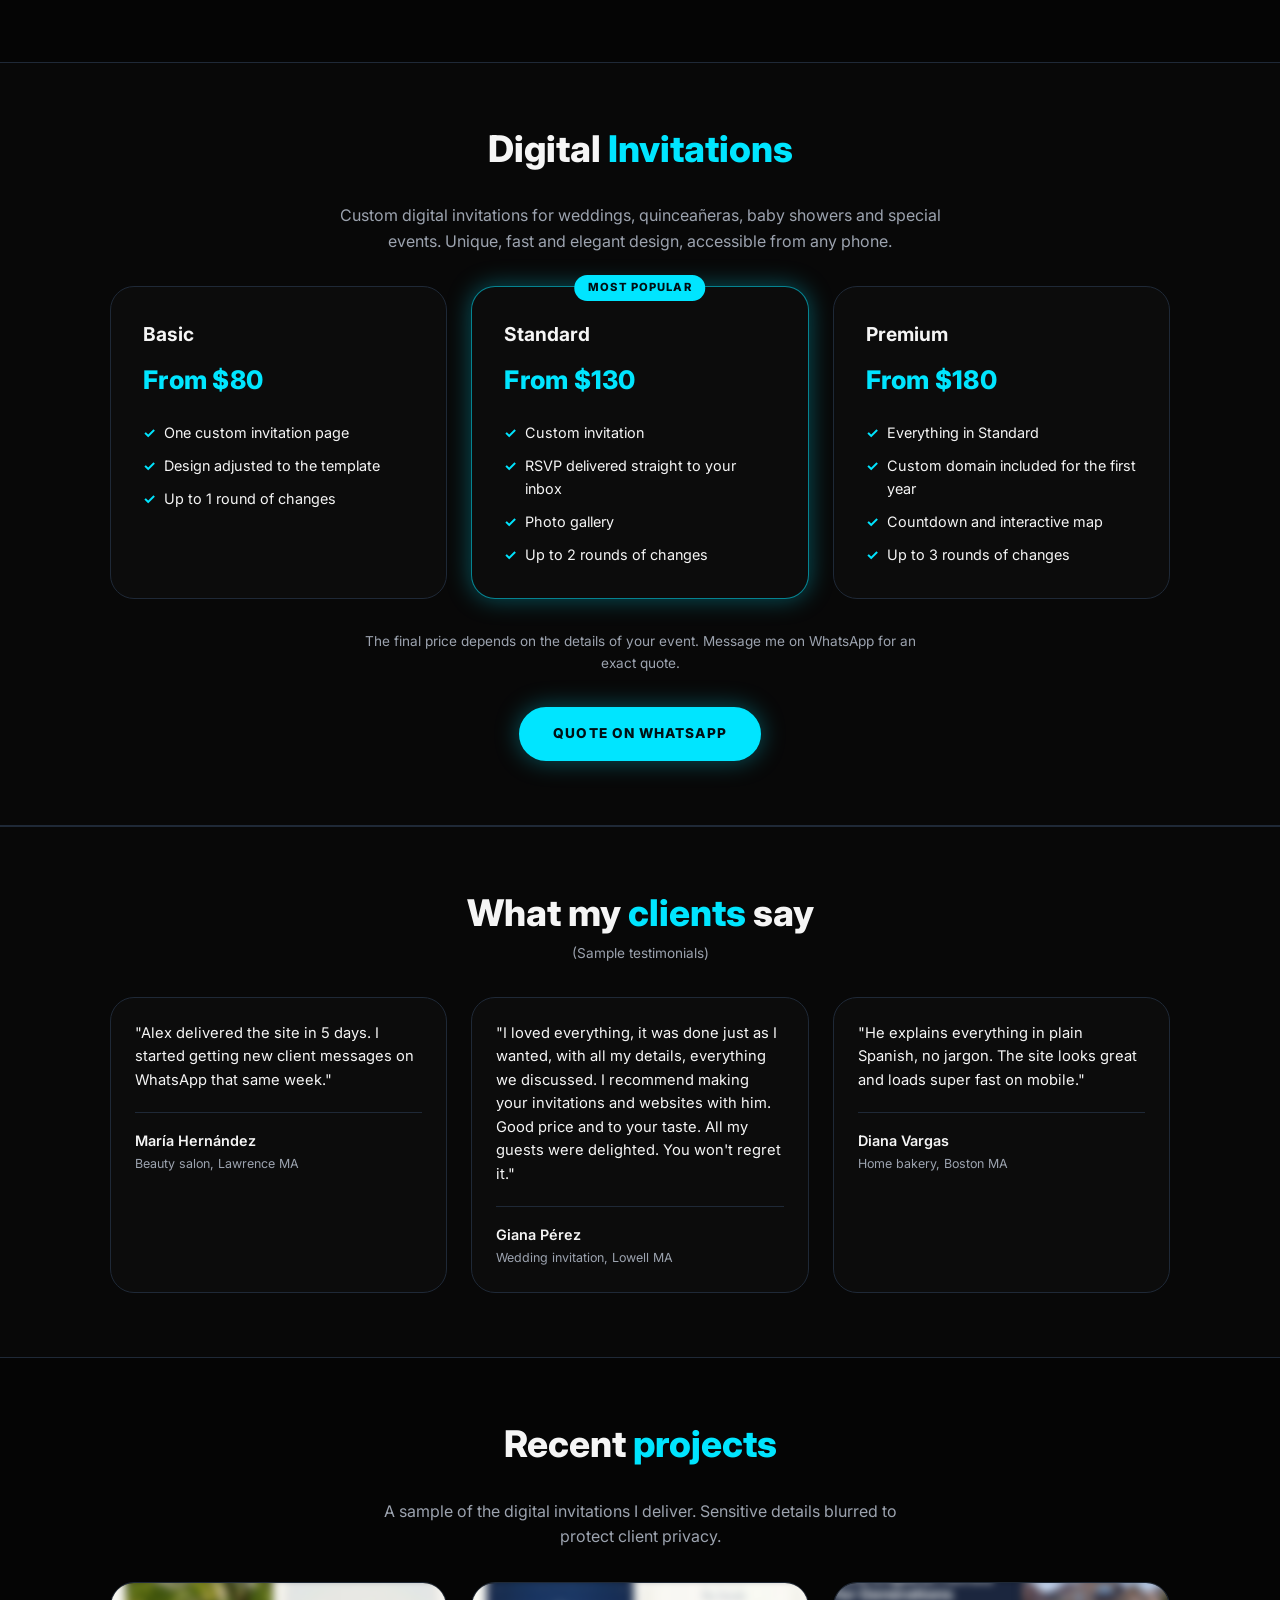
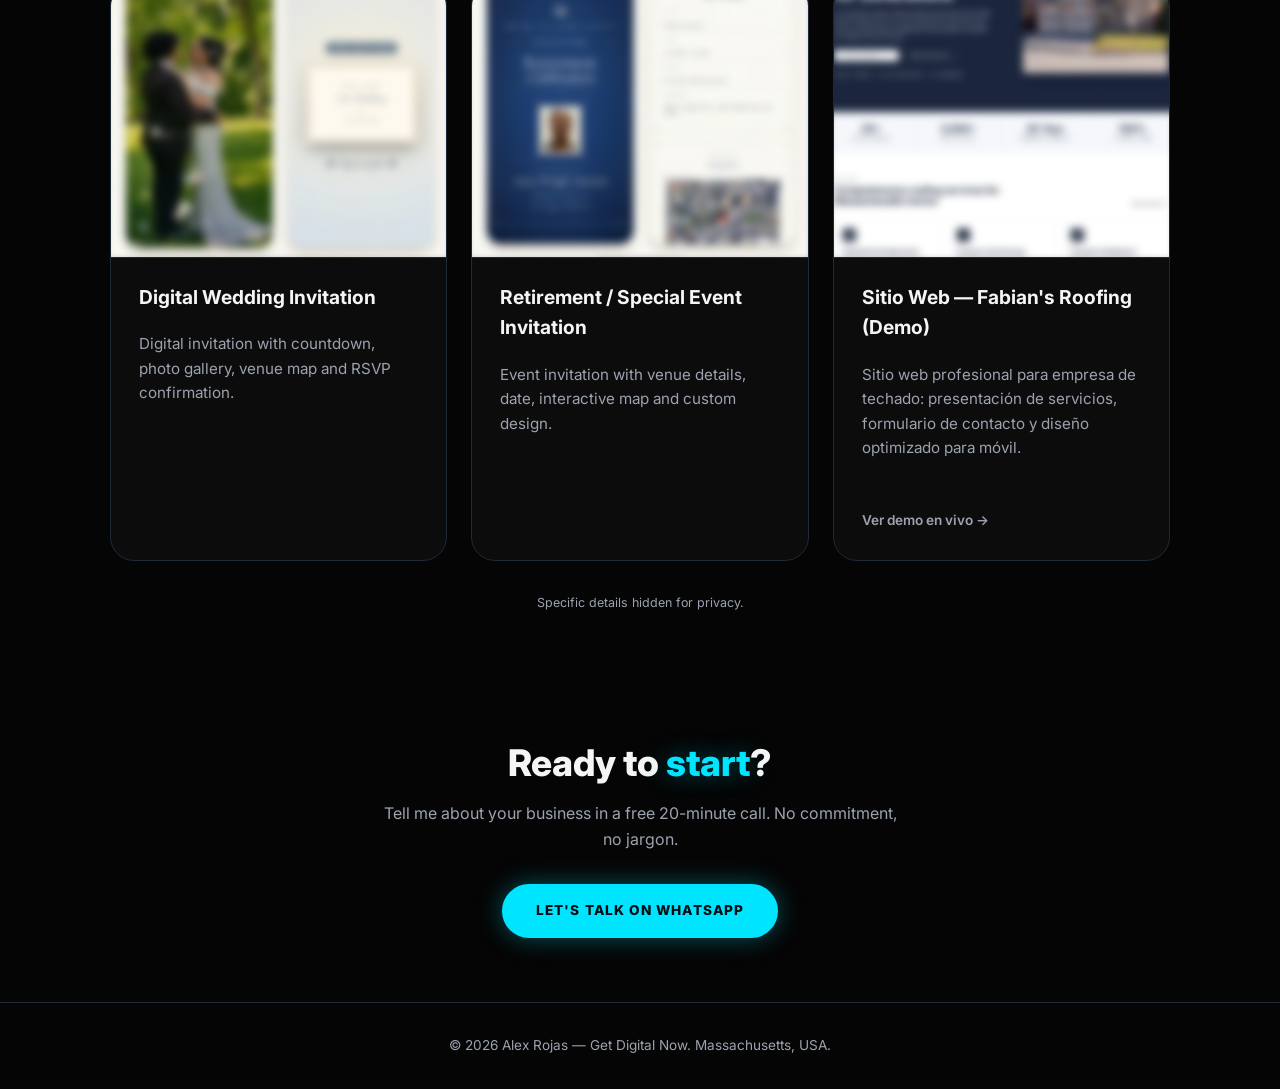
==== commit 1f6c6182: "Changes Co-authored-by: Willaty26 <197038208+Willaty26@users.noreply.github.com>" ====
--- a/docs/index.html
+++ b/docs/index.html
@@ -130,7 +130,7 @@
     <div class="container">
       <h2 class="center" data-i18n-html="home.port.title">Proyectos <span class="primary">realizados</span></h2>
       <p class="center muted mt" style="max-width:560px;margin-left:auto;margin-right:auto" data-i18n="home.port.intro">Una muestra del estilo de invitaciones digitales que entrego. Datos sensibles difuminados por privacidad de los clientes.</p>
-      <div class="grid grid-2 mt">
+      <div class="grid grid-3 mt">
         <article class="card portfolio-card">
           <div class="portfolio-img"><img data-i18n-img="wedding" src="./img/portfolio/wedding_es.webp" alt="Invitación de boda digital — vista previa difuminada por privacidad" loading="lazy"></div>
           <h3 data-i18n="home.port.1.t">Invitación de Boda Digital</h3>
@@ -141,6 +141,12 @@
           <h3 data-i18n="home.port.2.t">Invitación de Retiro / Evento Especial</h3>
           <p data-i18n="home.port.2.d">Invitación de evento con detalles del lugar, fecha, mapa interactivo y diseño personalizado.</p>
         </article>
+        <a class="card portfolio-card portfolio-card--clear" href="https://fabians-roofing-demo.lovable.app/" target="_blank" rel="noopener noreferrer" style="text-decoration:none;color:inherit;display:block">
+          <div class="portfolio-img portfolio-img--clear"><img src="./img/portfolio/roofing.webp" alt="Demo de sitio web Fabian's Roofing" loading="lazy"></div>
+          <h3 data-i18n="home.port.3.t">Sitio Web — Fabian's Roofing (Demo)</h3>
+          <p data-i18n="home.port.3.d">Sitio web profesional para empresa de techado: presentación de servicios, formulario de contacto y diseño optimizado para móvil.</p>
+          <p class="primary" style="font-size:.85rem;font-weight:600;margin-top:.75rem" data-i18n="home.port.3.cta">Ver demo en vivo →</p>
+        </a>
       </div>
       <p class="center muted mt" style="font-size:.78rem" data-i18n="home.port.privacy">Detalles específicos ocultos por privacidad.</p>
     </div>
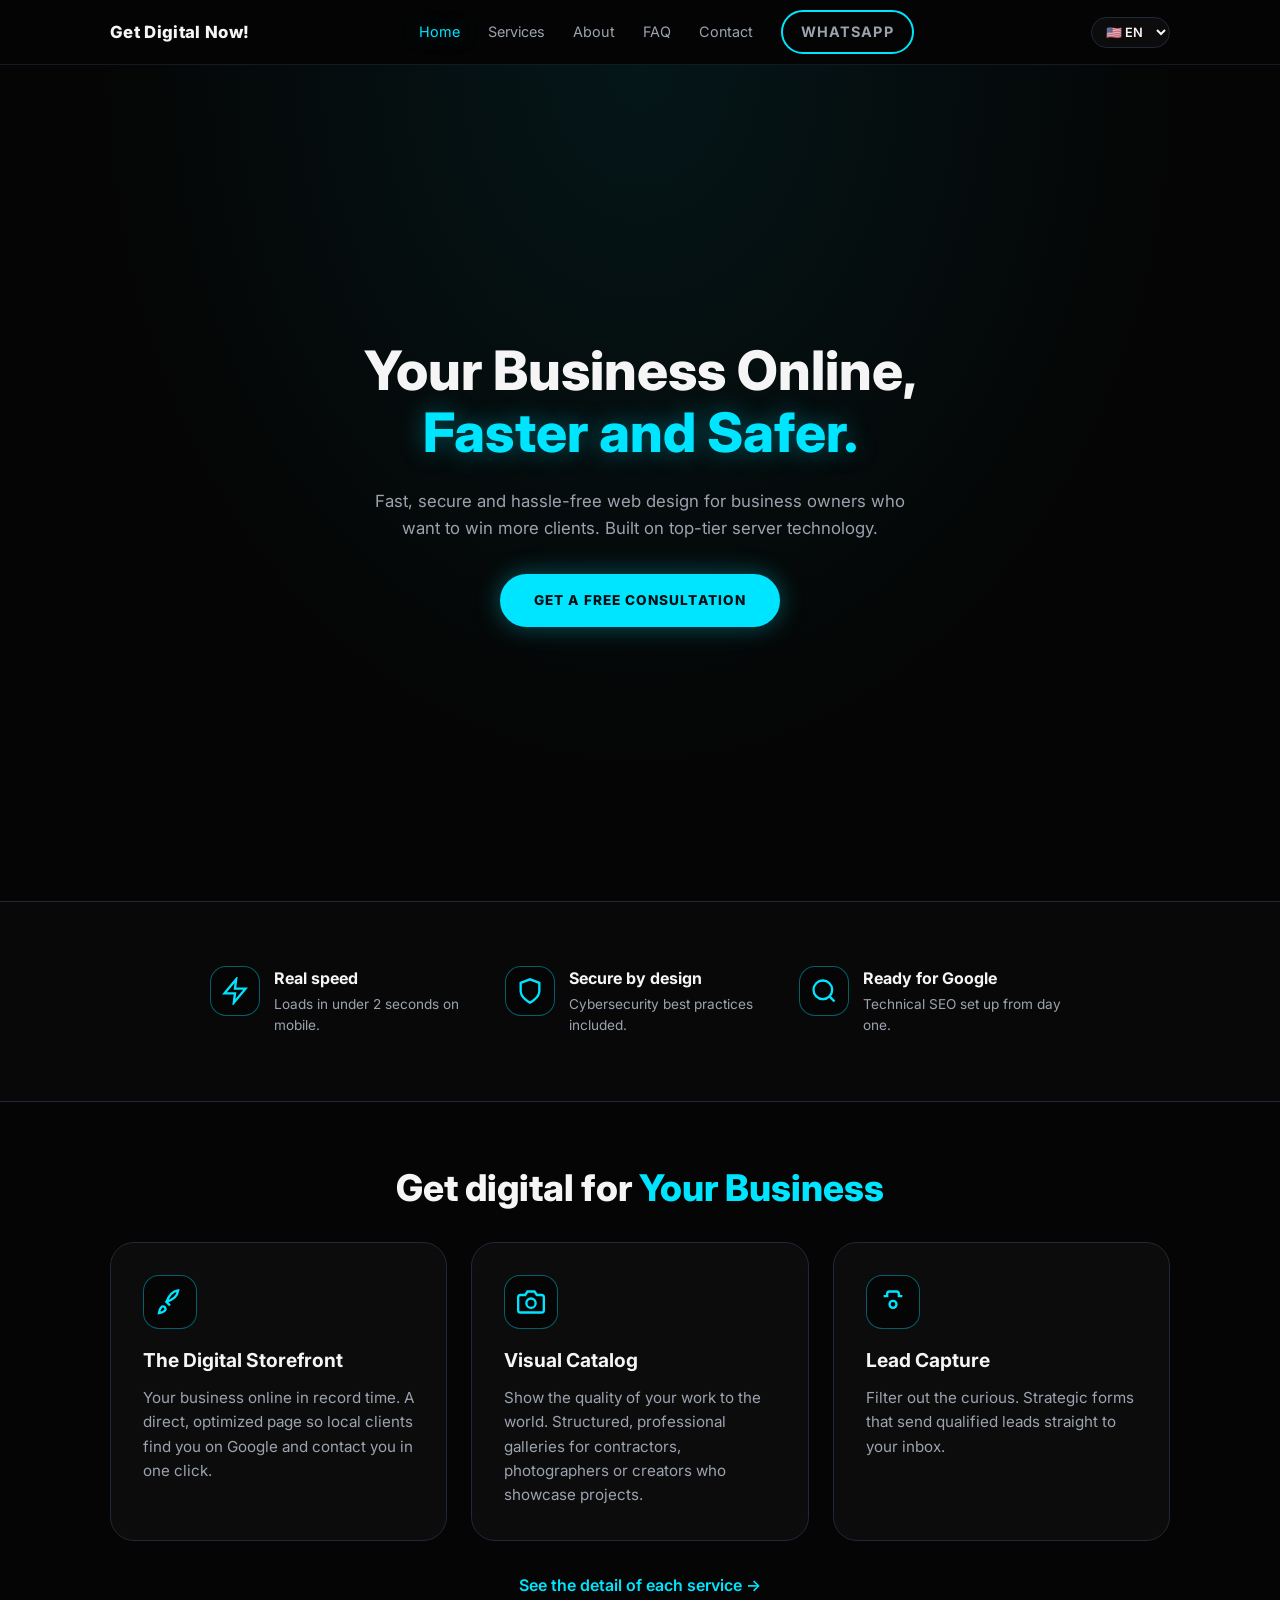
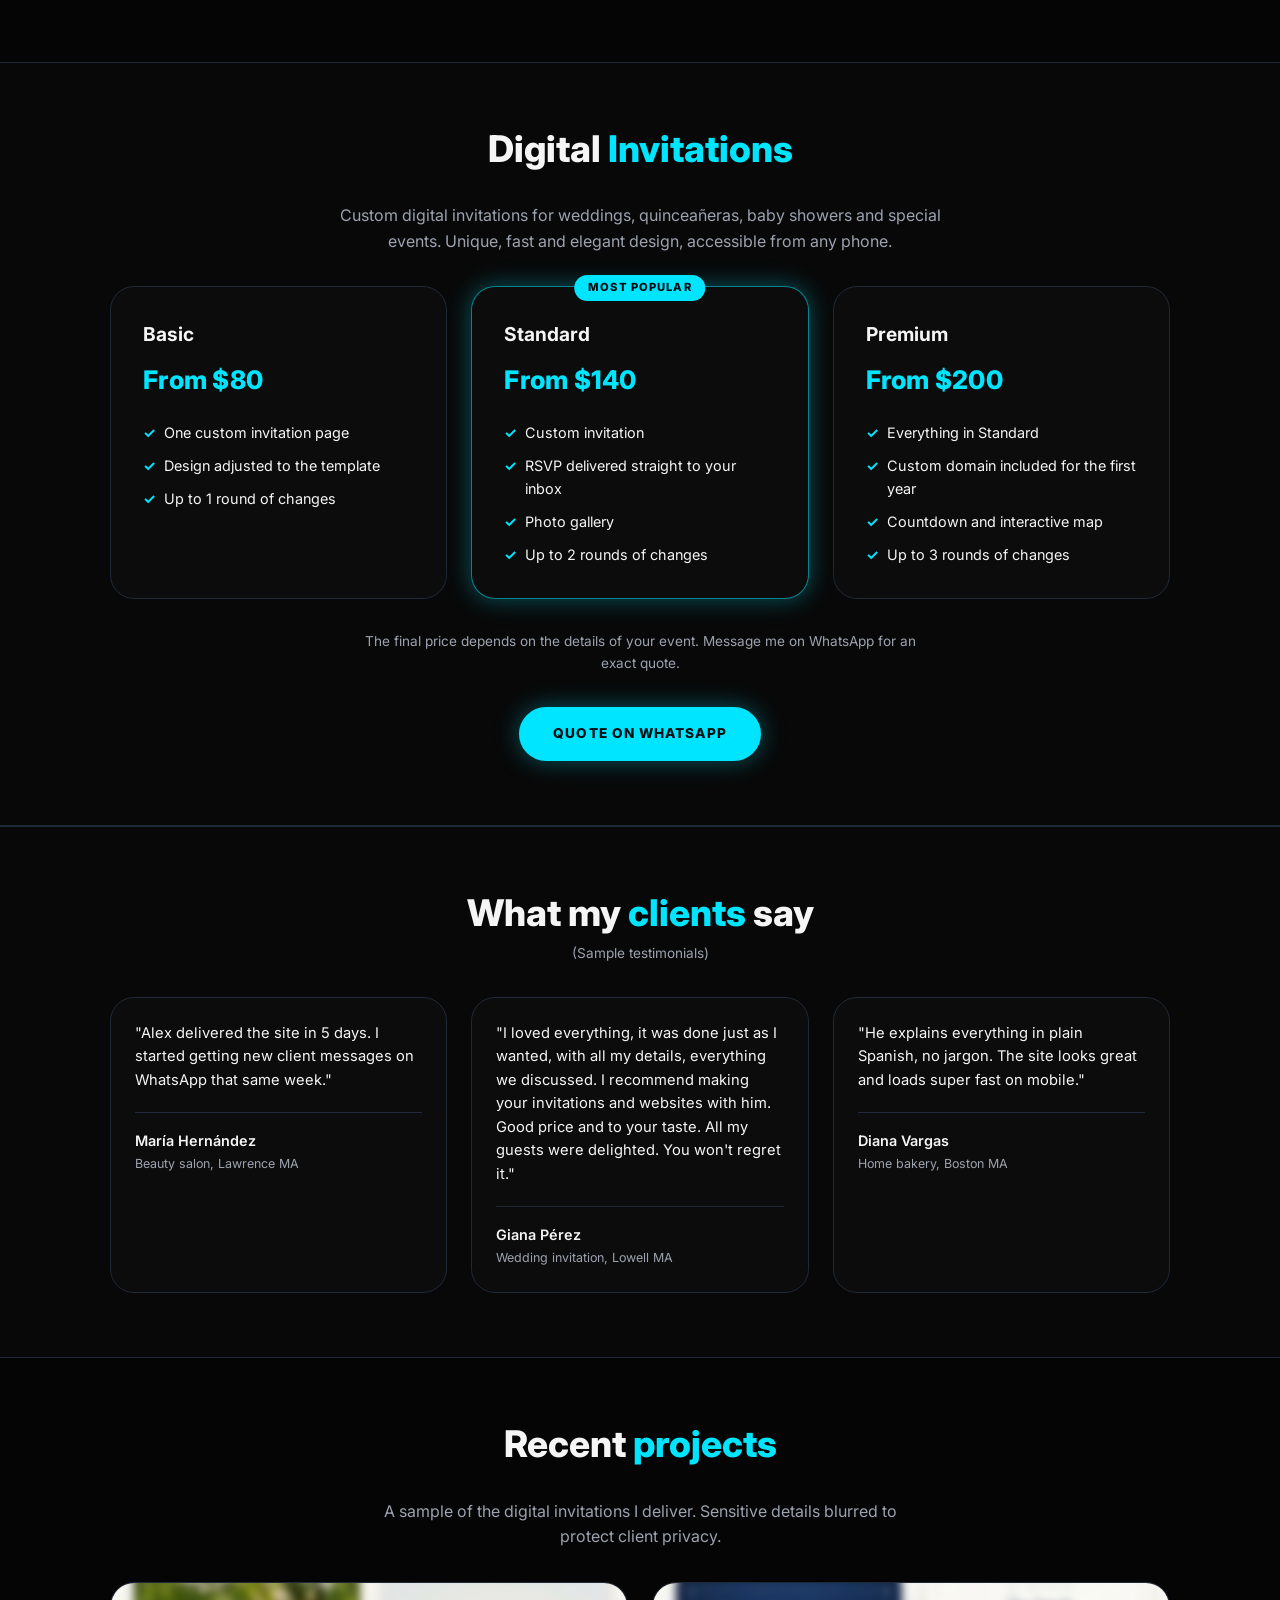
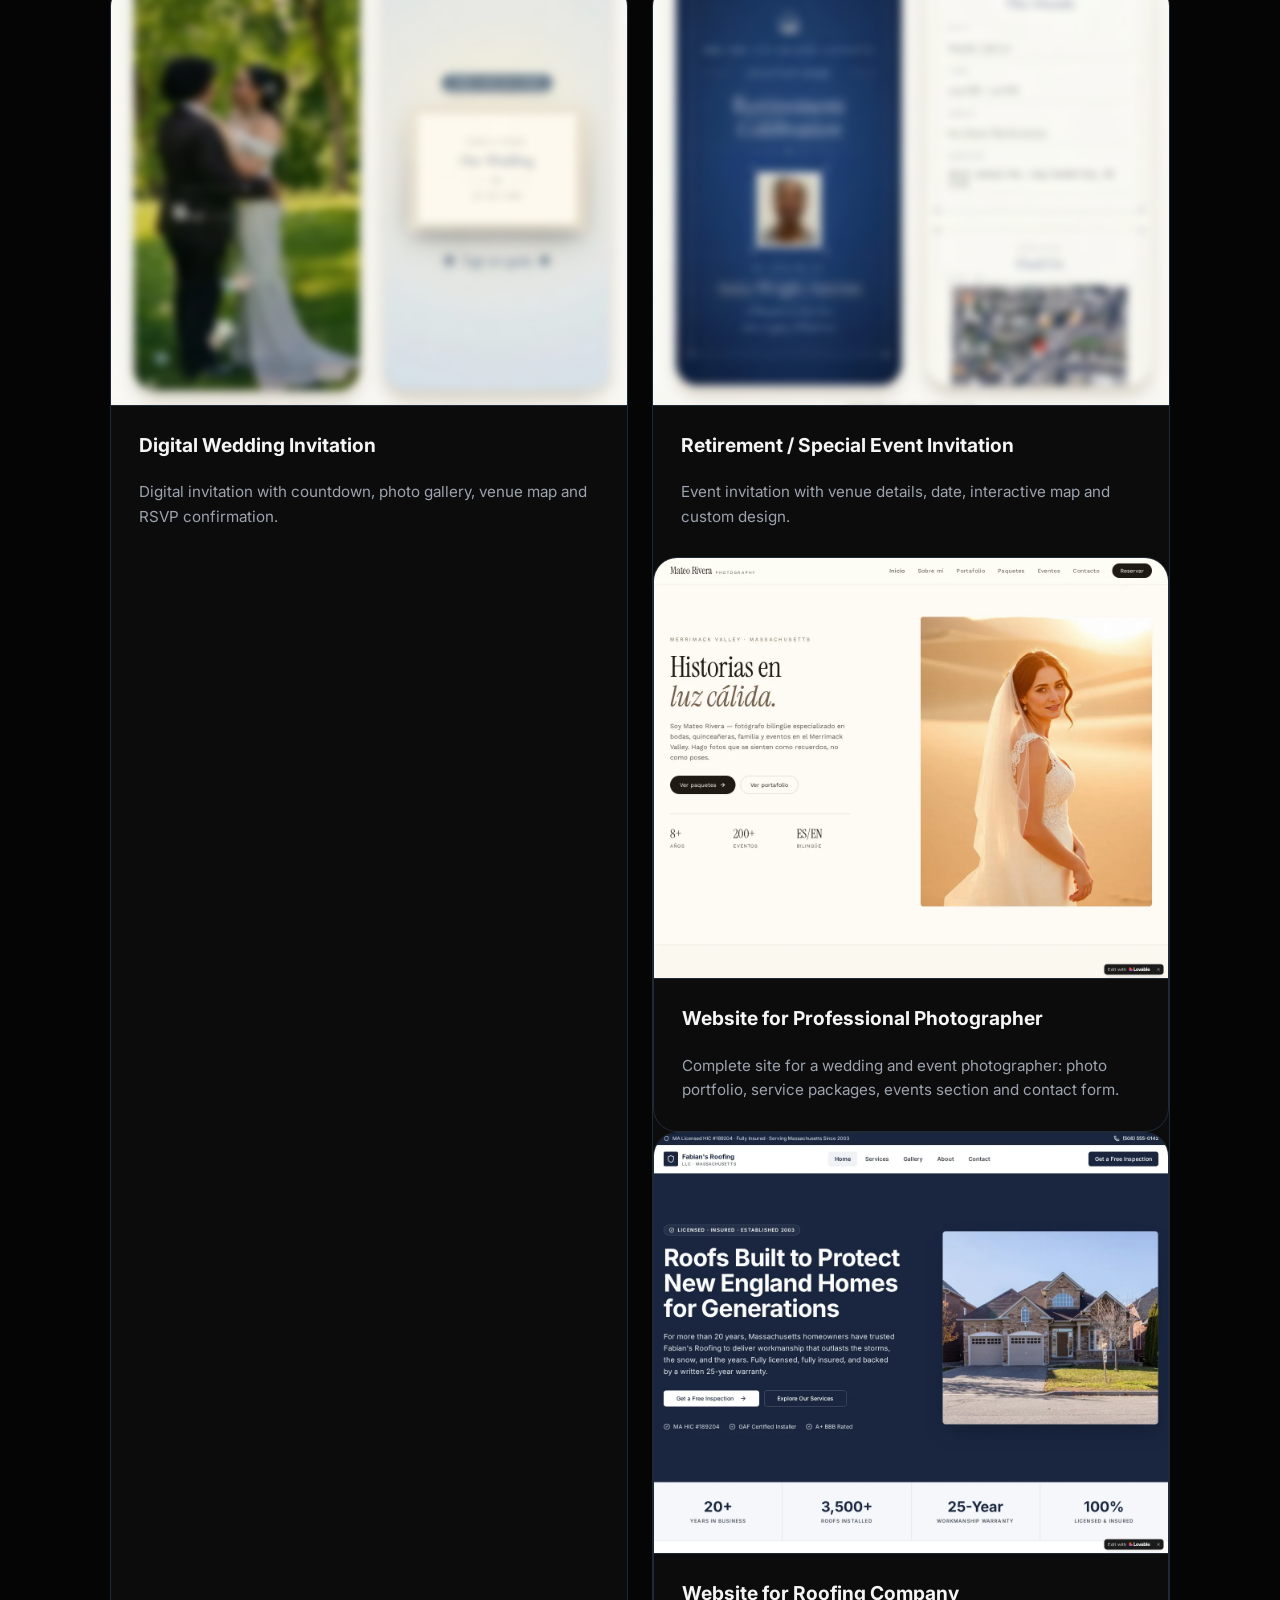
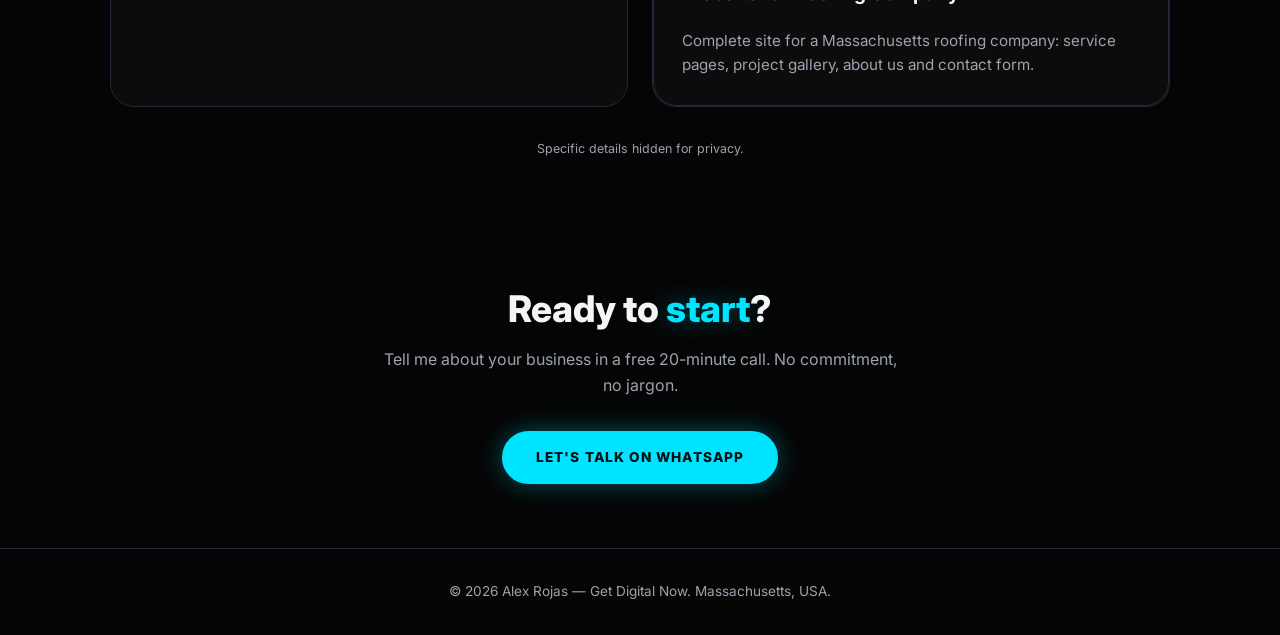
==== commit 6bbe5e54: "Agregó 2 tarjetas en Proyectos X-Lovable-Edit-ID: edt-e54c6603-1453-47d9-9863-8f27a47f0669 Co-author" ====
--- a/docs/index.html
+++ b/docs/index.html
@@ -130,7 +130,7 @@
     <div class="container">
       <h2 class="center" data-i18n-html="home.port.title">Proyectos <span class="primary">realizados</span></h2>
       <p class="center muted mt" style="max-width:560px;margin-left:auto;margin-right:auto" data-i18n="home.port.intro">Una muestra del estilo de invitaciones digitales que entrego. Datos sensibles difuminados por privacidad de los clientes.</p>
-      <div class="grid grid-3 mt">
+      <div class="grid grid-2 mt">
         <article class="card portfolio-card">
           <div class="portfolio-img"><img data-i18n-img="wedding" src="./img/portfolio/wedding_es.webp" alt="Invitación de boda digital — vista previa difuminada por privacidad" loading="lazy"></div>
           <h3 data-i18n="home.port.1.t">Invitación de Boda Digital</h3>
@@ -140,13 +140,20 @@
           <div class="portfolio-img"><img data-i18n-img="retirement" src="./img/portfolio/retirement_es.webp" alt="Invitación de evento especial — vista previa difuminada por privacidad" loading="lazy"></div>
           <h3 data-i18n="home.port.2.t">Invitación de Retiro / Evento Especial</h3>
           <p data-i18n="home.port.2.d">Invitación de evento con detalles del lugar, fecha, mapa interactivo y diseño personalizado.</p>
+        <article class="card portfolio-card no-blur">
+          <a href="https://page-cam-demo.lovable.app/" target="_blank" rel="noopener noreferrer">
+            <div class="portfolio-img"><img src="./img/portfolio/photographer.webp" alt="Sitio web demo para fotógrafo profesional" loading="lazy"></div>
+          </a>
+          <h3 data-i18n="home.port.3.t">Sitio Web para Fotógrafo Profesional</h3>
+          <p data-i18n="home.port.3.d">Sitio completo para fotógrafo de bodas y eventos: portafolio de fotos, paquetes de servicio, sección de eventos y formulario de contacto.</p>
         </article>
-        <a class="card portfolio-card portfolio-card--clear" href="https://fabians-roofing-demo.lovable.app/" target="_blank" rel="noopener noreferrer" style="text-decoration:none;color:inherit;display:block">
-          <div class="portfolio-img portfolio-img--clear"><img src="./img/portfolio/roofing.webp" alt="Demo de sitio web Fabian's Roofing" loading="lazy"></div>
-          <h3 data-i18n="home.port.3.t">Sitio Web — Fabian's Roofing (Demo)</h3>
-          <p data-i18n="home.port.3.d">Sitio web profesional para empresa de techado: presentación de servicios, formulario de contacto y diseño optimizado para móvil.</p>
-          <p class="primary" style="font-size:.85rem;font-weight:600;margin-top:.75rem" data-i18n="home.port.3.cta">Ver demo en vivo →</p>
-        </a>
+        <article class="card portfolio-card no-blur">
+          <a href="https://fabians-roofing-demo.lovable.app/" target="_blank" rel="noopener noreferrer">
+            <div class="portfolio-img"><img src="./img/portfolio/roofing.webp" alt="Sitio web demo para empresa de roofing" loading="lazy"></div>
+          </a>
+          <h3 data-i18n="home.port.4.t">Sitio Web para Empresa de Roofing</h3>
+          <p data-i18n="home.port.4.d">Sitio completo para empresa de techado en Massachusetts: páginas de servicios, galería de proyectos, sobre nosotros y formulario de contacto.</p>
+        </article>
       </div>
       <p class="center muted mt" style="font-size:.78rem" data-i18n="home.port.privacy">Detalles específicos ocultos por privacidad.</p>
     </div>
--- a/docs/styles.css
+++ b/docs/styles.css
@@ -142,6 +142,8 @@
 .portfolio-img{aspect-ratio:732/600;overflow:hidden;background:#0a0a0a;border-bottom:1px solid var(--border)}
 .portfolio-img img{width:100%;height:100%;object-fit:cover;filter:blur(4px) saturate(.95);transform:scale(1.04);transition:filter .3s,transform .3s}
 .portfolio-card:hover .portfolio-img img{filter:blur(2.5px) saturate(1)}
+.portfolio-card.no-blur .portfolio-img img{filter:none;transform:scale(1)}
+.portfolio-card.no-blur:hover .portfolio-img img{filter:none;transform:scale(1.02)}
 .portfolio-card h3{padding:24px 28px 0}
 .portfolio-card p{padding:10px 28px 28px;color:var(--muted);font-size:.95rem}
 
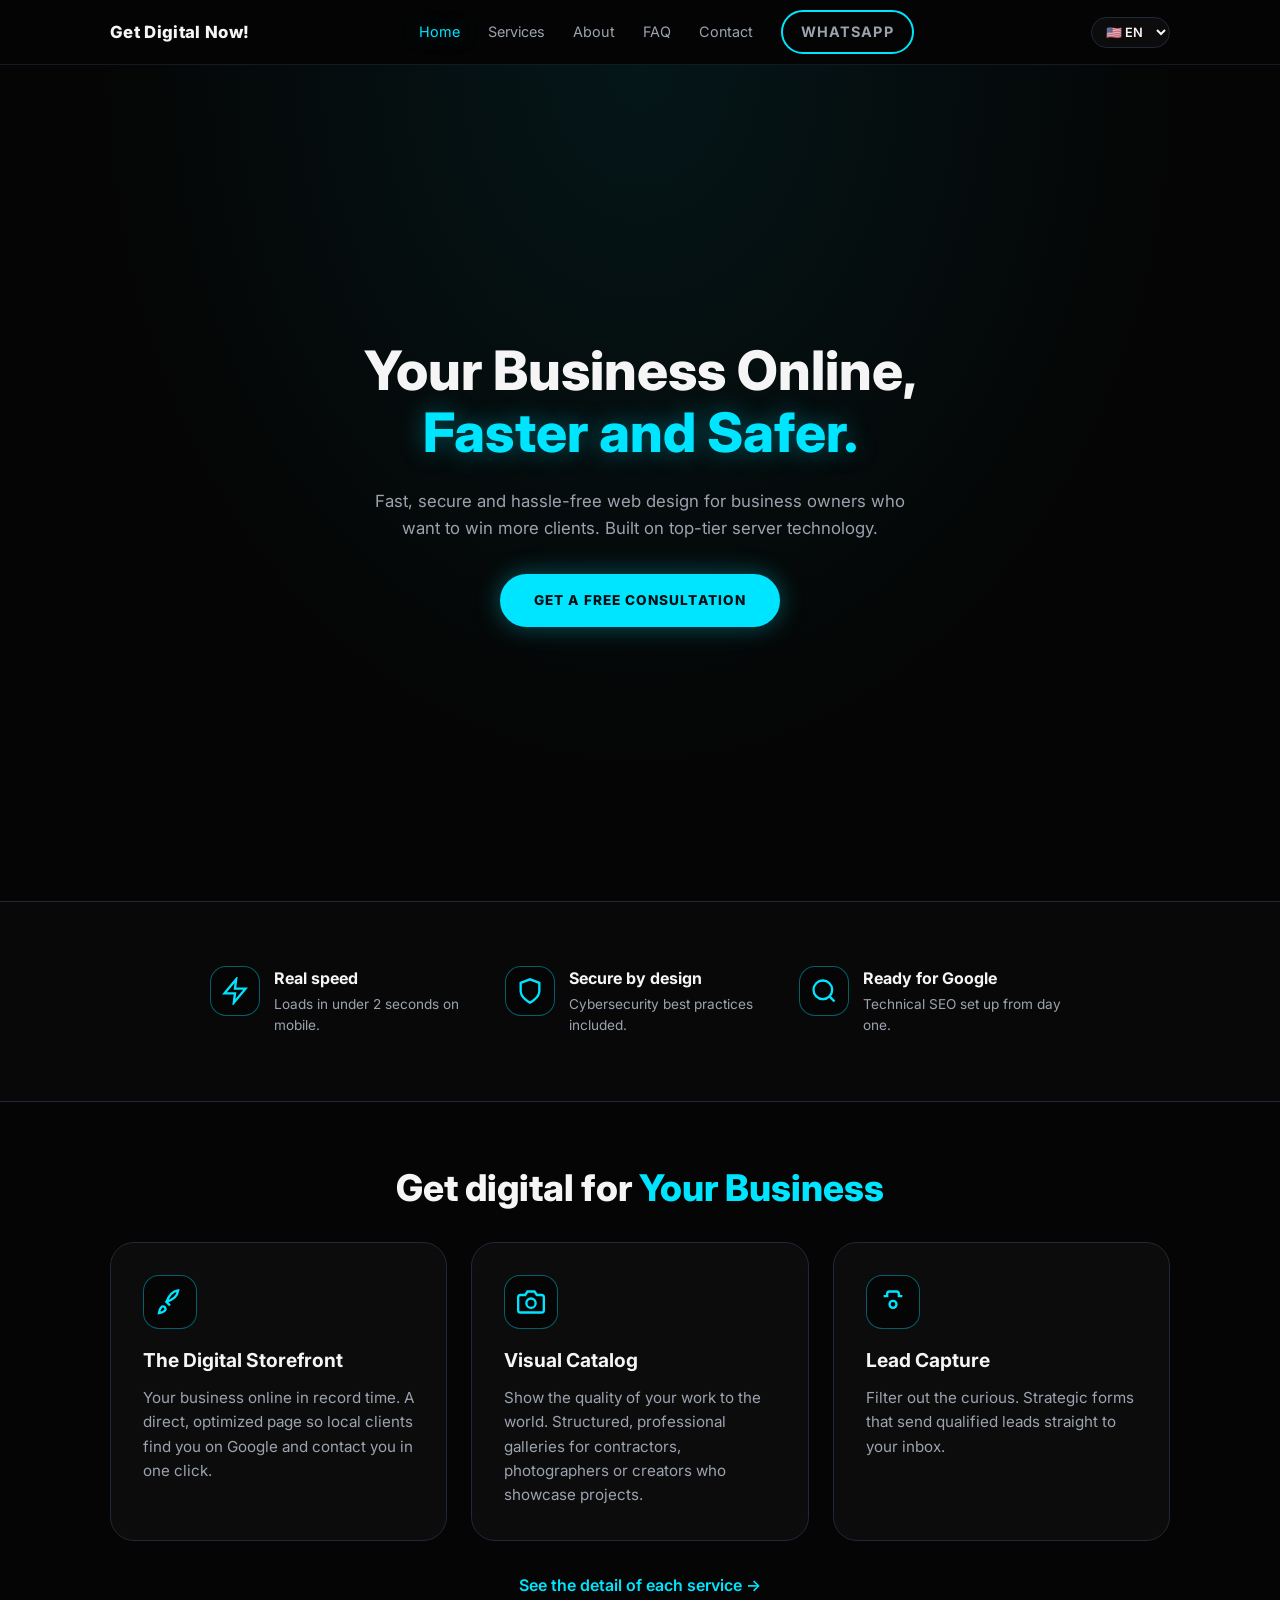
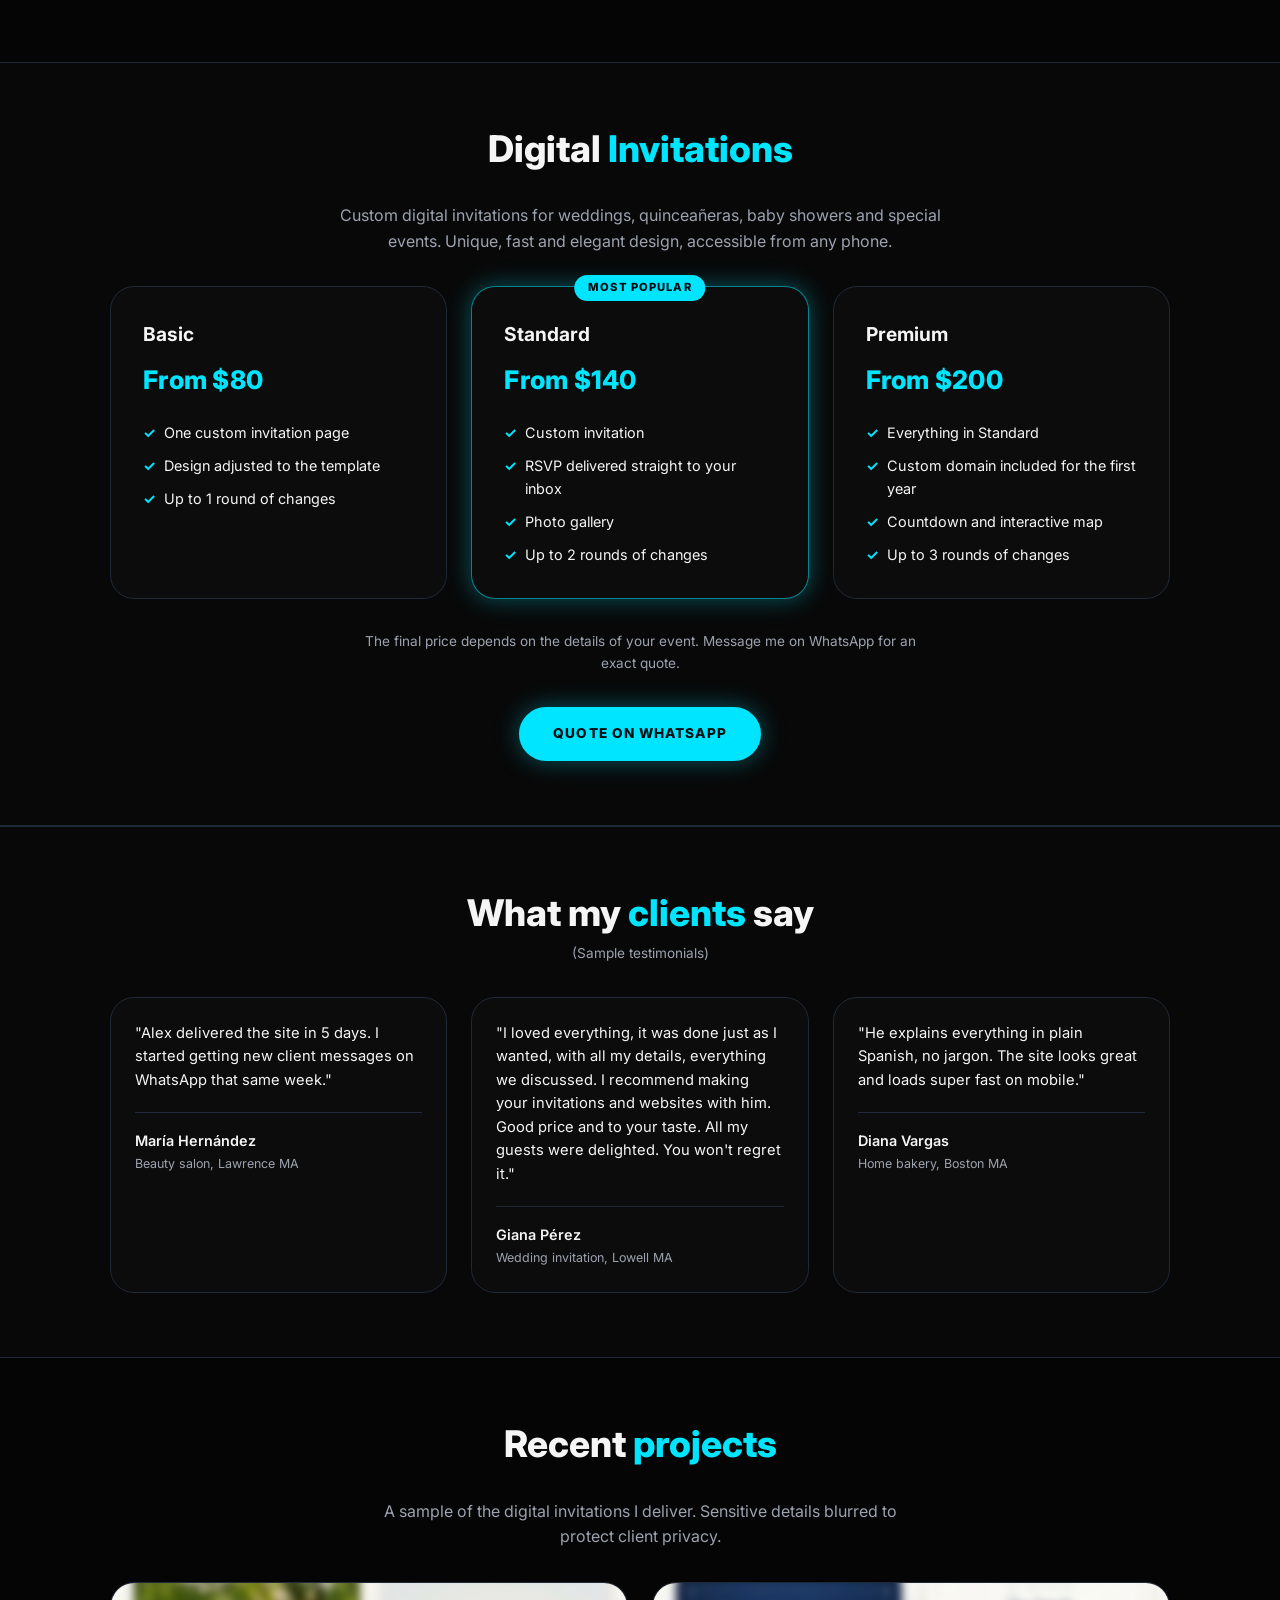
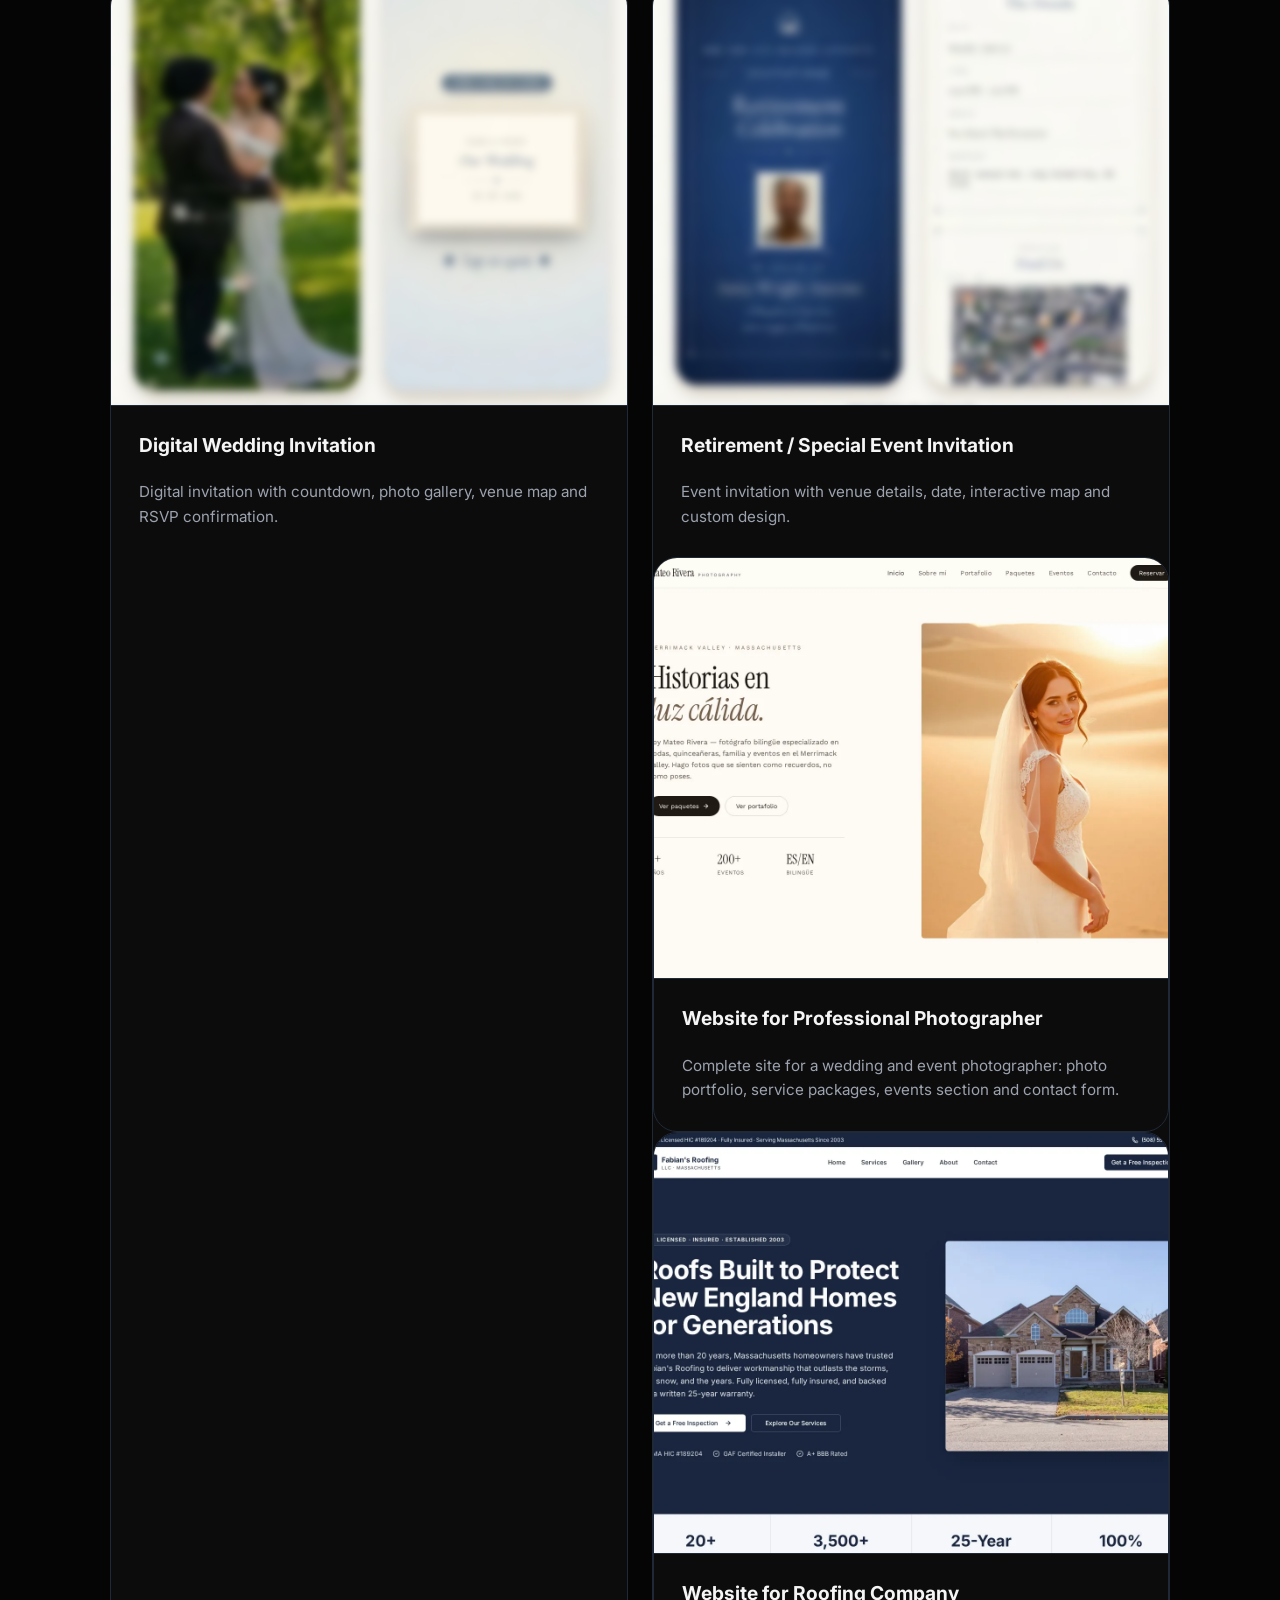
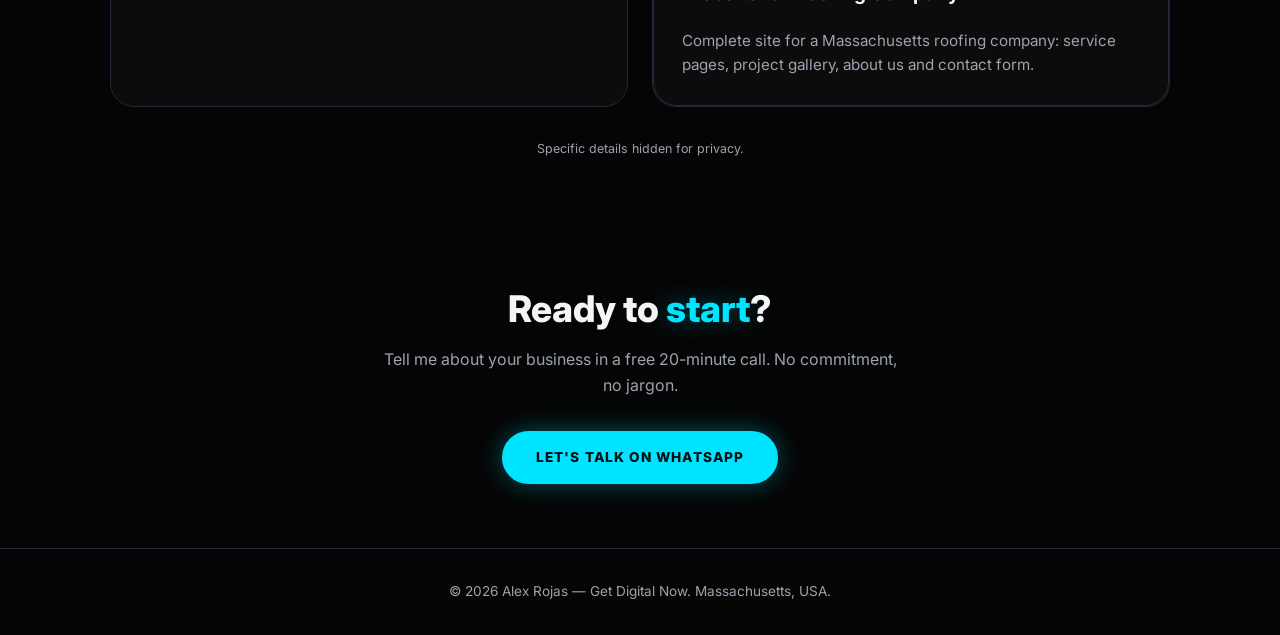
==== commit ecadb521: "Changes Co-authored-by: Willaty26 <197038208+Willaty26@users.noreply.github.com>" ====
--- a/docs/index.html
+++ b/docs/index.html
@@ -141,16 +141,12 @@
           <h3 data-i18n="home.port.2.t">Invitación de Retiro / Evento Especial</h3>
           <p data-i18n="home.port.2.d">Invitación de evento con detalles del lugar, fecha, mapa interactivo y diseño personalizado.</p>
         <article class="card portfolio-card no-blur">
-          <a href="https://page-cam-demo.lovable.app/" target="_blank" rel="noopener noreferrer">
-            <div class="portfolio-img"><img src="./img/portfolio/photographer.webp" alt="Sitio web demo para fotógrafo profesional" loading="lazy"></div>
-          </a>
+          <div class="portfolio-img"><img src="./img/portfolio/photographer.webp" alt="Sitio web demo para fotógrafo profesional" loading="lazy"></div>
           <h3 data-i18n="home.port.3.t">Sitio Web para Fotógrafo Profesional</h3>
           <p data-i18n="home.port.3.d">Sitio completo para fotógrafo de bodas y eventos: portafolio de fotos, paquetes de servicio, sección de eventos y formulario de contacto.</p>
         </article>
         <article class="card portfolio-card no-blur">
-          <a href="https://fabians-roofing-demo.lovable.app/" target="_blank" rel="noopener noreferrer">
-            <div class="portfolio-img"><img src="./img/portfolio/roofing.webp" alt="Sitio web demo para empresa de roofing" loading="lazy"></div>
-          </a>
+          <div class="portfolio-img"><img src="./img/portfolio/roofing.webp" alt="Sitio web demo para empresa de roofing" loading="lazy"></div>
           <h3 data-i18n="home.port.4.t">Sitio Web para Empresa de Roofing</h3>
           <p data-i18n="home.port.4.d">Sitio completo para empresa de techado en Massachusetts: páginas de servicios, galería de proyectos, sobre nosotros y formulario de contacto.</p>
         </article>
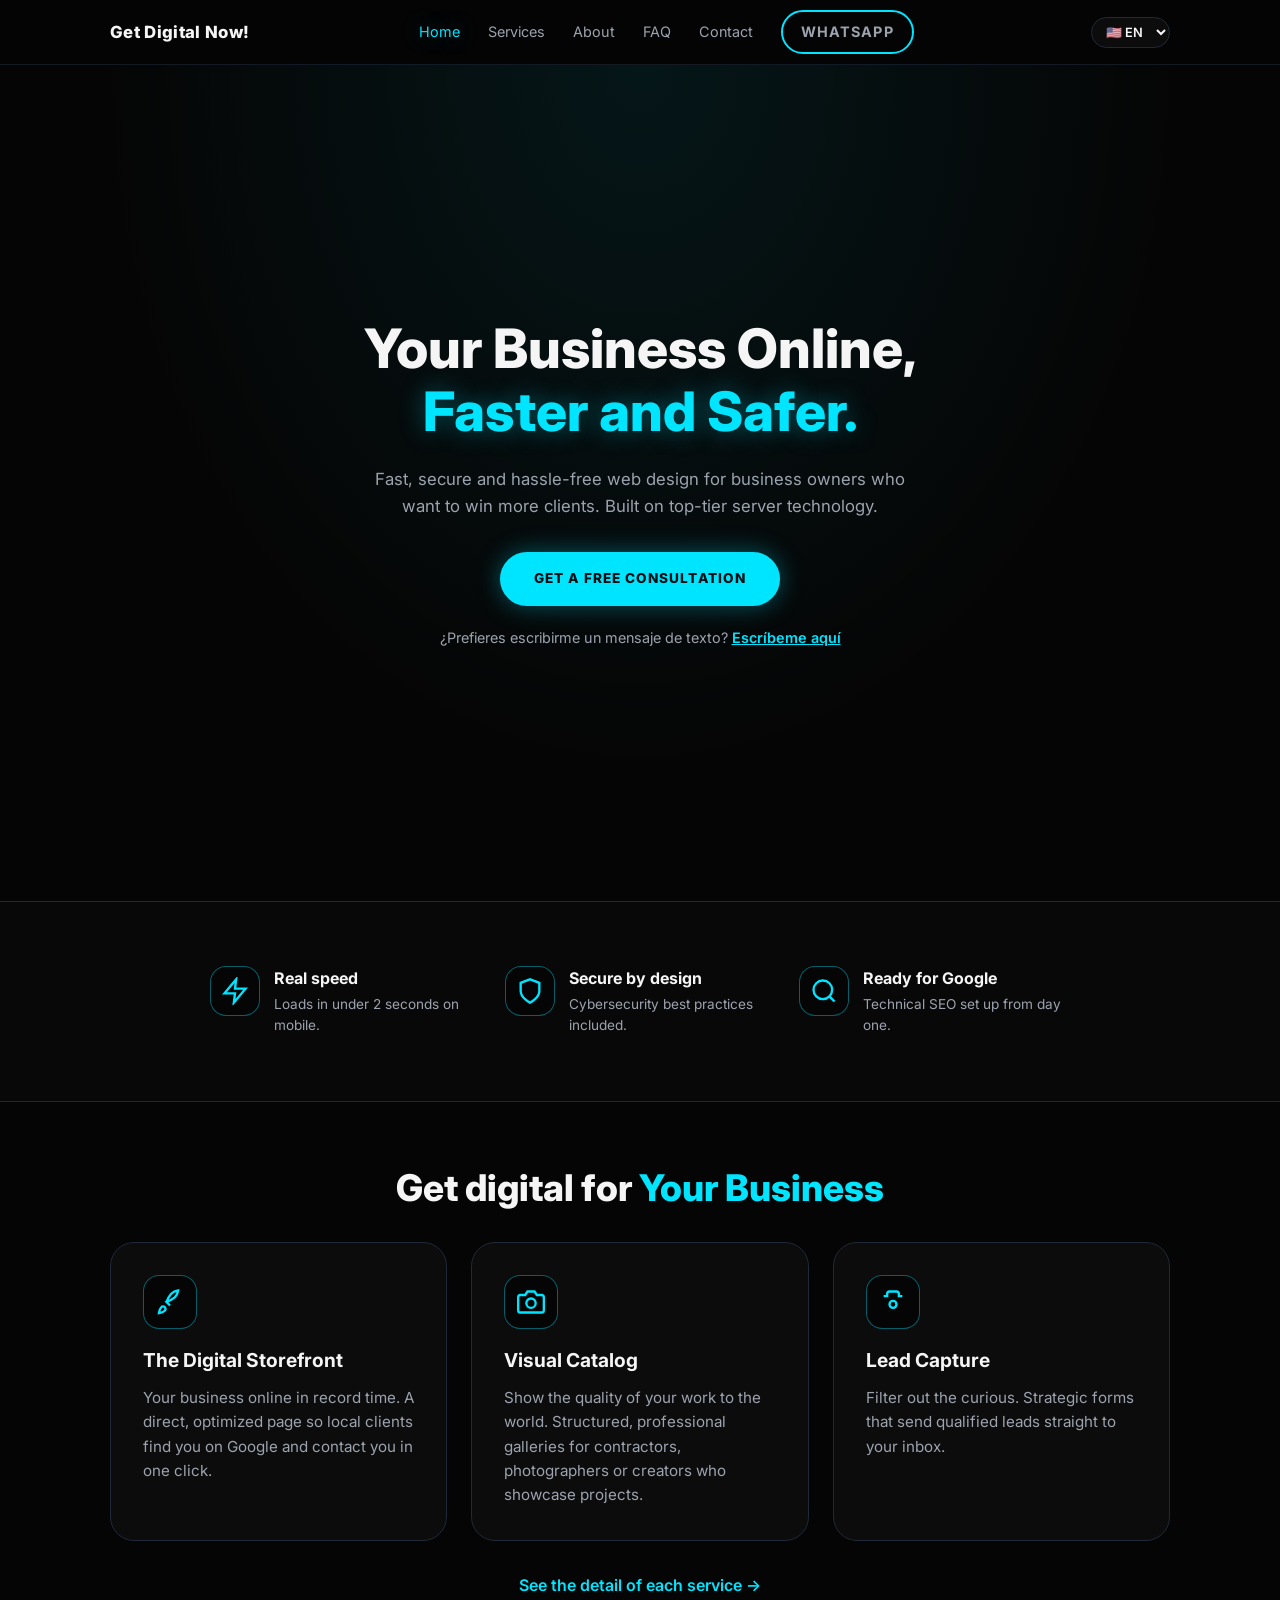
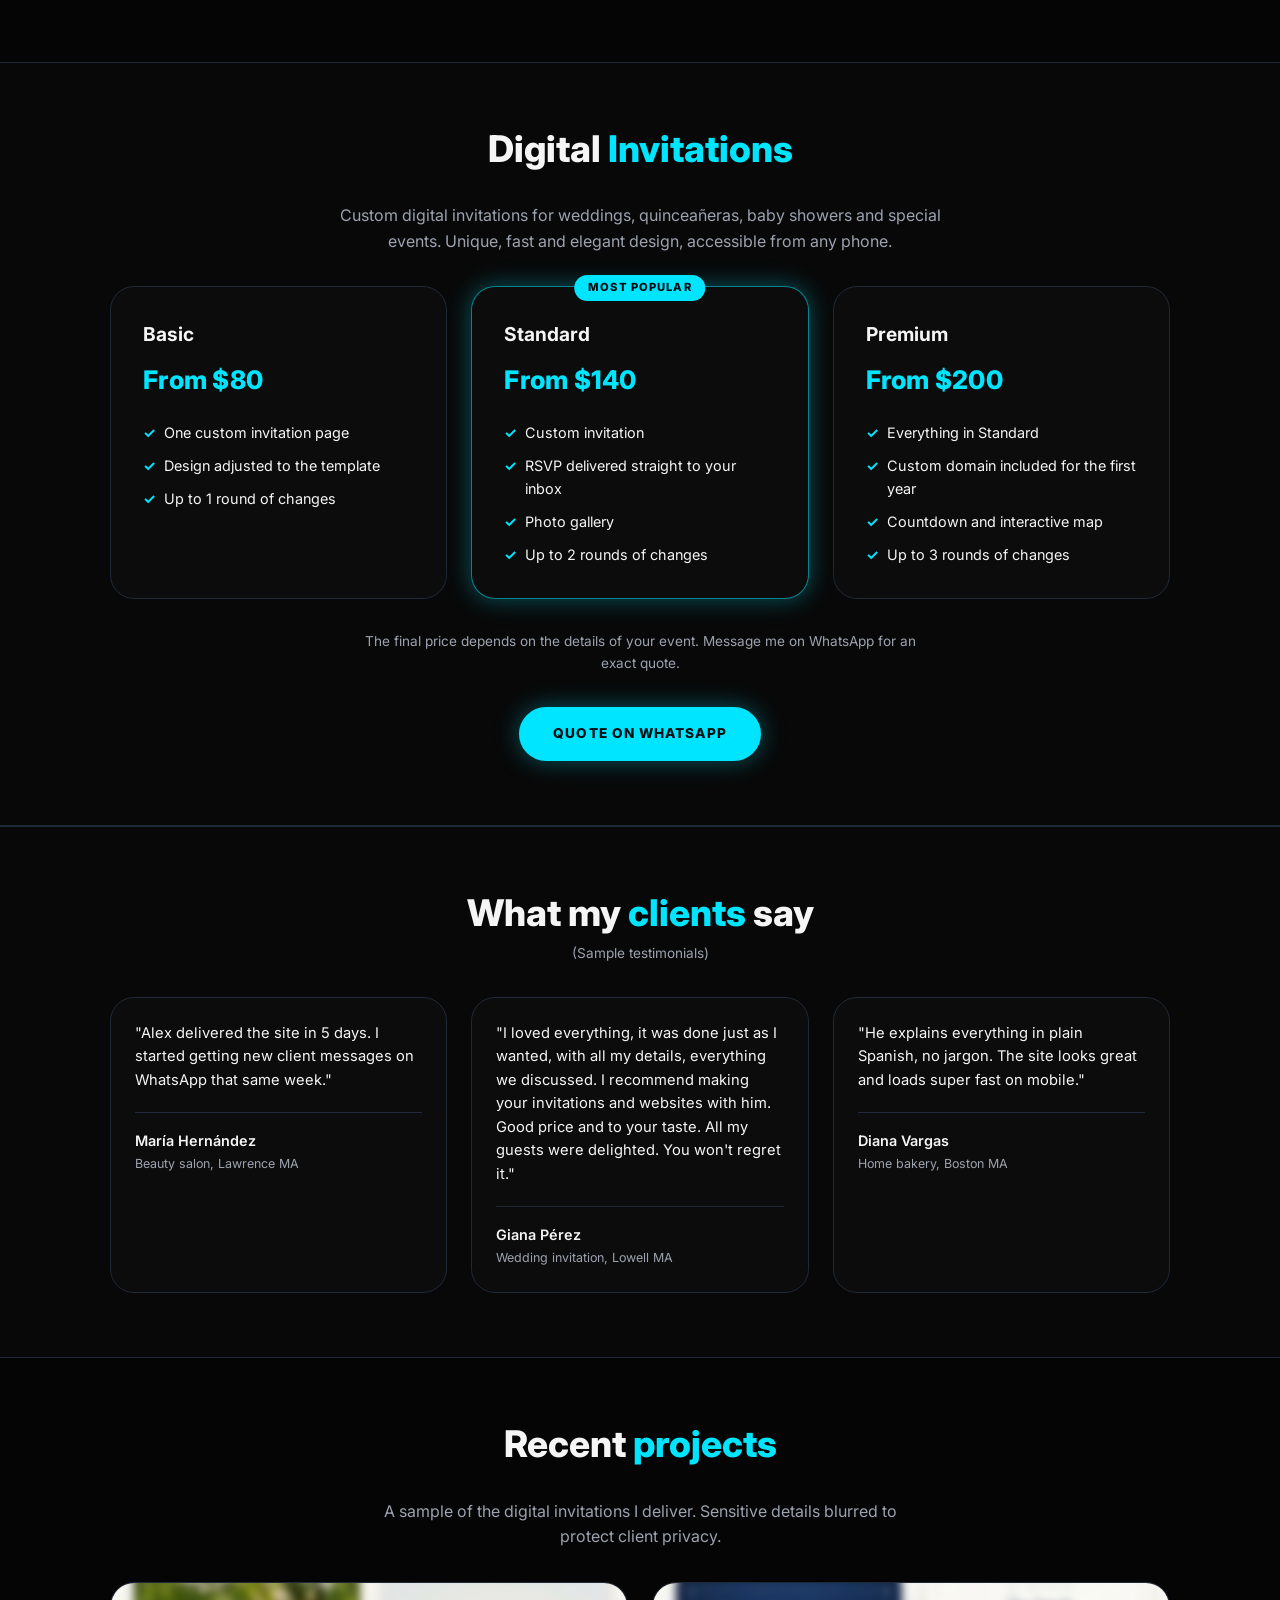
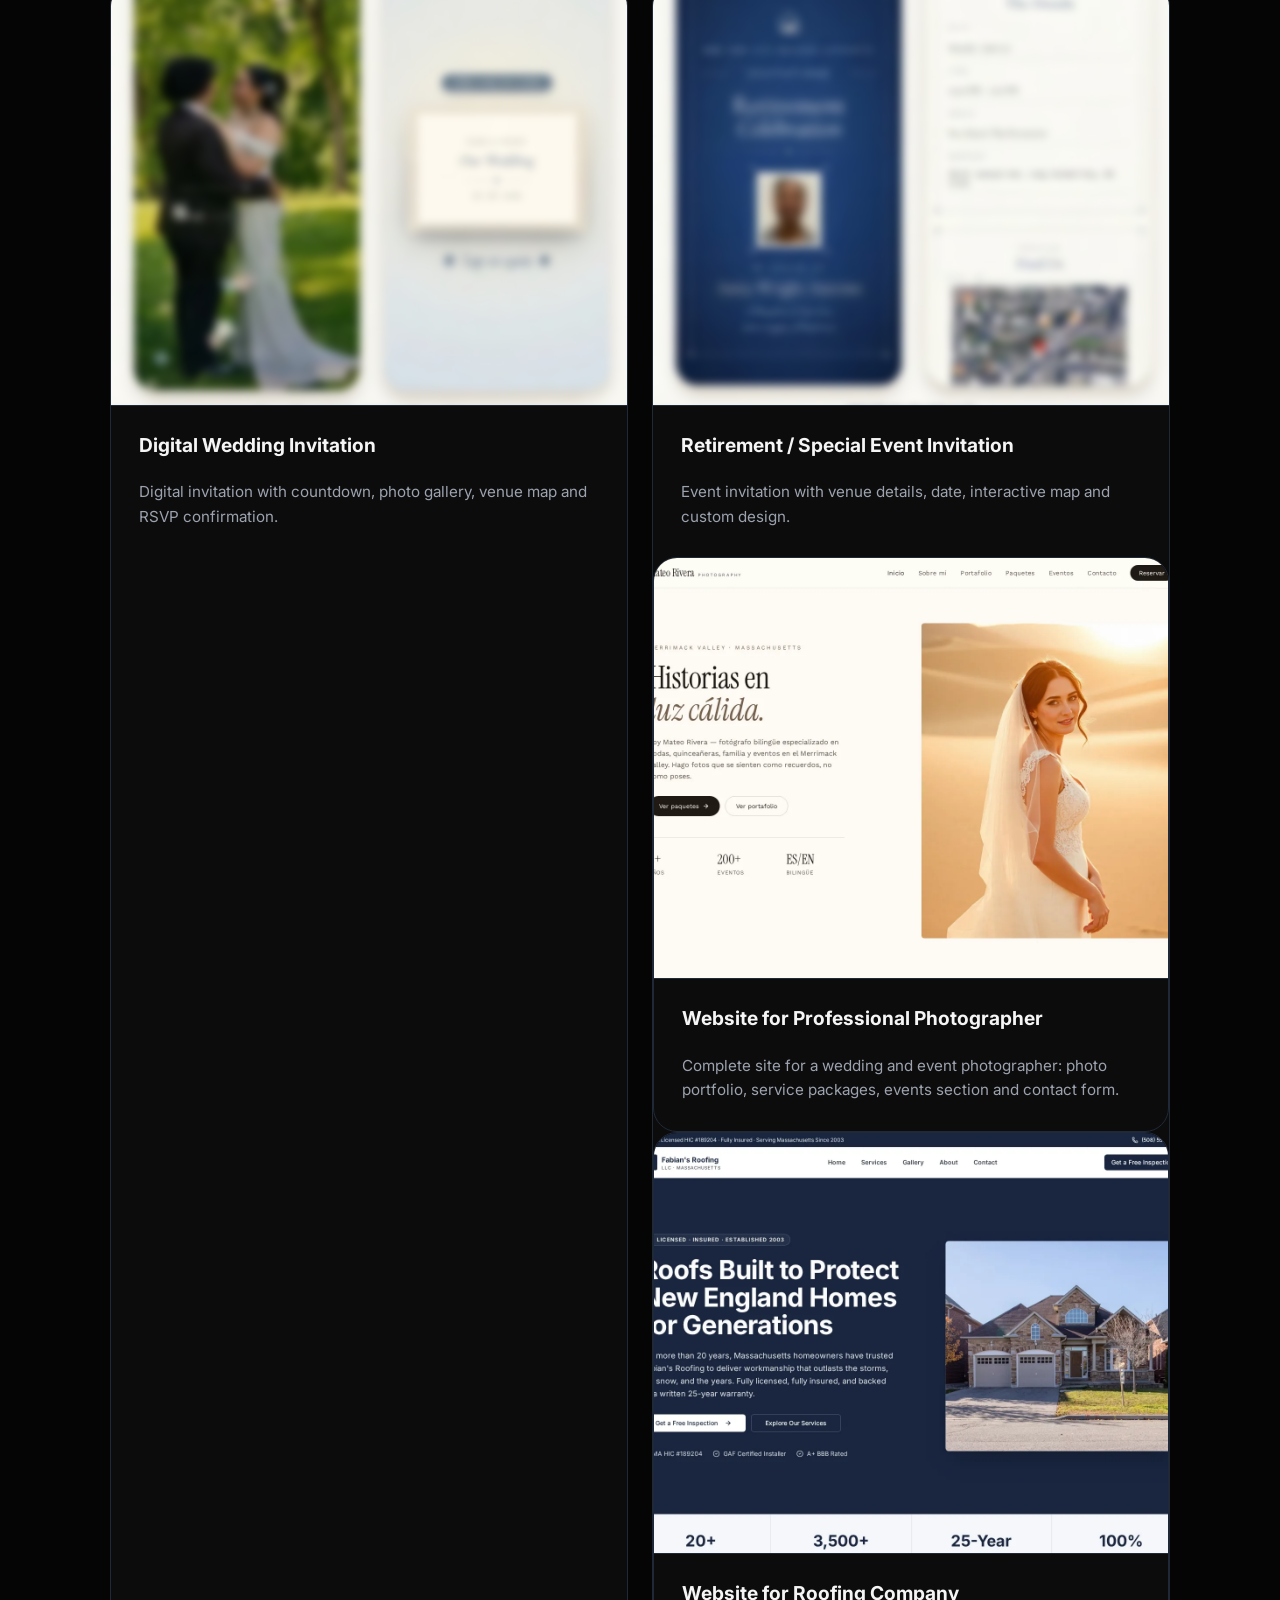
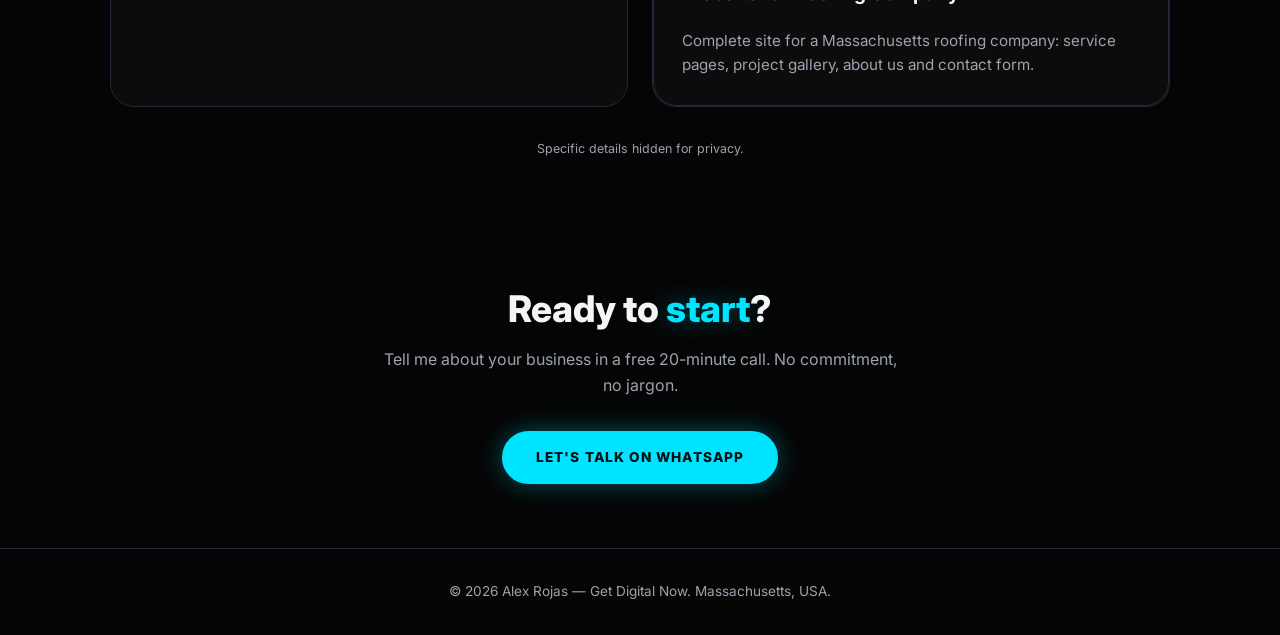
==== commit ce89b5ca: "Changes Co-authored-by: Willaty26 <197038208+Willaty26@users.noreply.github.com>" ====
--- a/docs/index.html
+++ b/docs/index.html
@@ -51,6 +51,7 @@
     <h1 data-i18n-html="home.hero.title">Tu Negocio Online,<br><span class="primary glow">Más Rápido y Seguro.</span></h1>
     <p data-i18n="home.hero.p">Diseño web rápido, seguro y sin complicaciones para dueños de negocios que quieren conseguir más clientes. Construido con tecnología de servidores de alto nivel.</p>
     <a href="https://wa.me/qr/6FOXVL5QCY4NN1" target="_blank" rel="noopener" class="btn-cta mt" data-i18n="home.hero.cta">Obtener Consulta Gratuita</a>
+    <p class="muted" style="margin-top:20px;font-size:.9rem">¿Prefieres escribirme un mensaje de texto? <a href="sms:+19783324273" style="color:var(--primary);font-weight:600;text-decoration:underline">Escríbeme aquí</a></p>
   </section>
 
   <section class="section-card">
@@ -141,12 +142,16 @@
           <h3 data-i18n="home.port.2.t">Invitación de Retiro / Evento Especial</h3>
           <p data-i18n="home.port.2.d">Invitación de evento con detalles del lugar, fecha, mapa interactivo y diseño personalizado.</p>
         <article class="card portfolio-card no-blur">
-          <div class="portfolio-img"><img src="./img/portfolio/photographer.webp" alt="Sitio web demo para fotógrafo profesional" loading="lazy"></div>
+          <a href="https://page-cam-demo.lovable.app/" target="_blank" rel="noopener noreferrer">
+            <div class="portfolio-img"><img src="./img/portfolio/photographer.webp" alt="Sitio web demo para fotógrafo profesional" loading="lazy"></div>
+          </a>
           <h3 data-i18n="home.port.3.t">Sitio Web para Fotógrafo Profesional</h3>
           <p data-i18n="home.port.3.d">Sitio completo para fotógrafo de bodas y eventos: portafolio de fotos, paquetes de servicio, sección de eventos y formulario de contacto.</p>
         </article>
         <article class="card portfolio-card no-blur">
-          <div class="portfolio-img"><img src="./img/portfolio/roofing.webp" alt="Sitio web demo para empresa de roofing" loading="lazy"></div>
+          <a href="https://fabians-roofing-demo.lovable.app/" target="_blank" rel="noopener noreferrer">
+            <div class="portfolio-img"><img src="./img/portfolio/roofing.webp" alt="Sitio web demo para empresa de roofing" loading="lazy"></div>
+          </a>
           <h3 data-i18n="home.port.4.t">Sitio Web para Empresa de Roofing</h3>
           <p data-i18n="home.port.4.d">Sitio completo para empresa de techado en Massachusetts: páginas de servicios, galería de proyectos, sobre nosotros y formulario de contacto.</p>
         </article>
--- a/docs/styles.css
+++ b/docs/styles.css
@@ -51,7 +51,7 @@
 @media(min-width:768px){h1{font-size:3.4rem}h2{font-size:2.3rem}}
 
 /* Hero */
-.hero{min-height:calc(100vh - 64px);display:flex;flex-direction:column;align-items:center;justify-content:center;text-align:center;background:radial-gradient(ellipse at top,rgba(0,229,255,.08),transparent 60%),var(--bg)}
+.hero{min-height:calc(100vh - 64px);display:flex;flex-direction:column;align-items:center;justify-content:center;text-align:center;background:radial-gradient(ellipse at top,rgba(0,229,255,.08),transparent 60%),var(--bg)}@media(max-width:767px){.hero{min-height:calc(100dvh + 64px)}}
 .hero h1{max-width:760px;margin:0 auto}
 .hero p{max-width:560px;margin:24px auto 0;color:var(--muted);font-size:1.05rem}
 
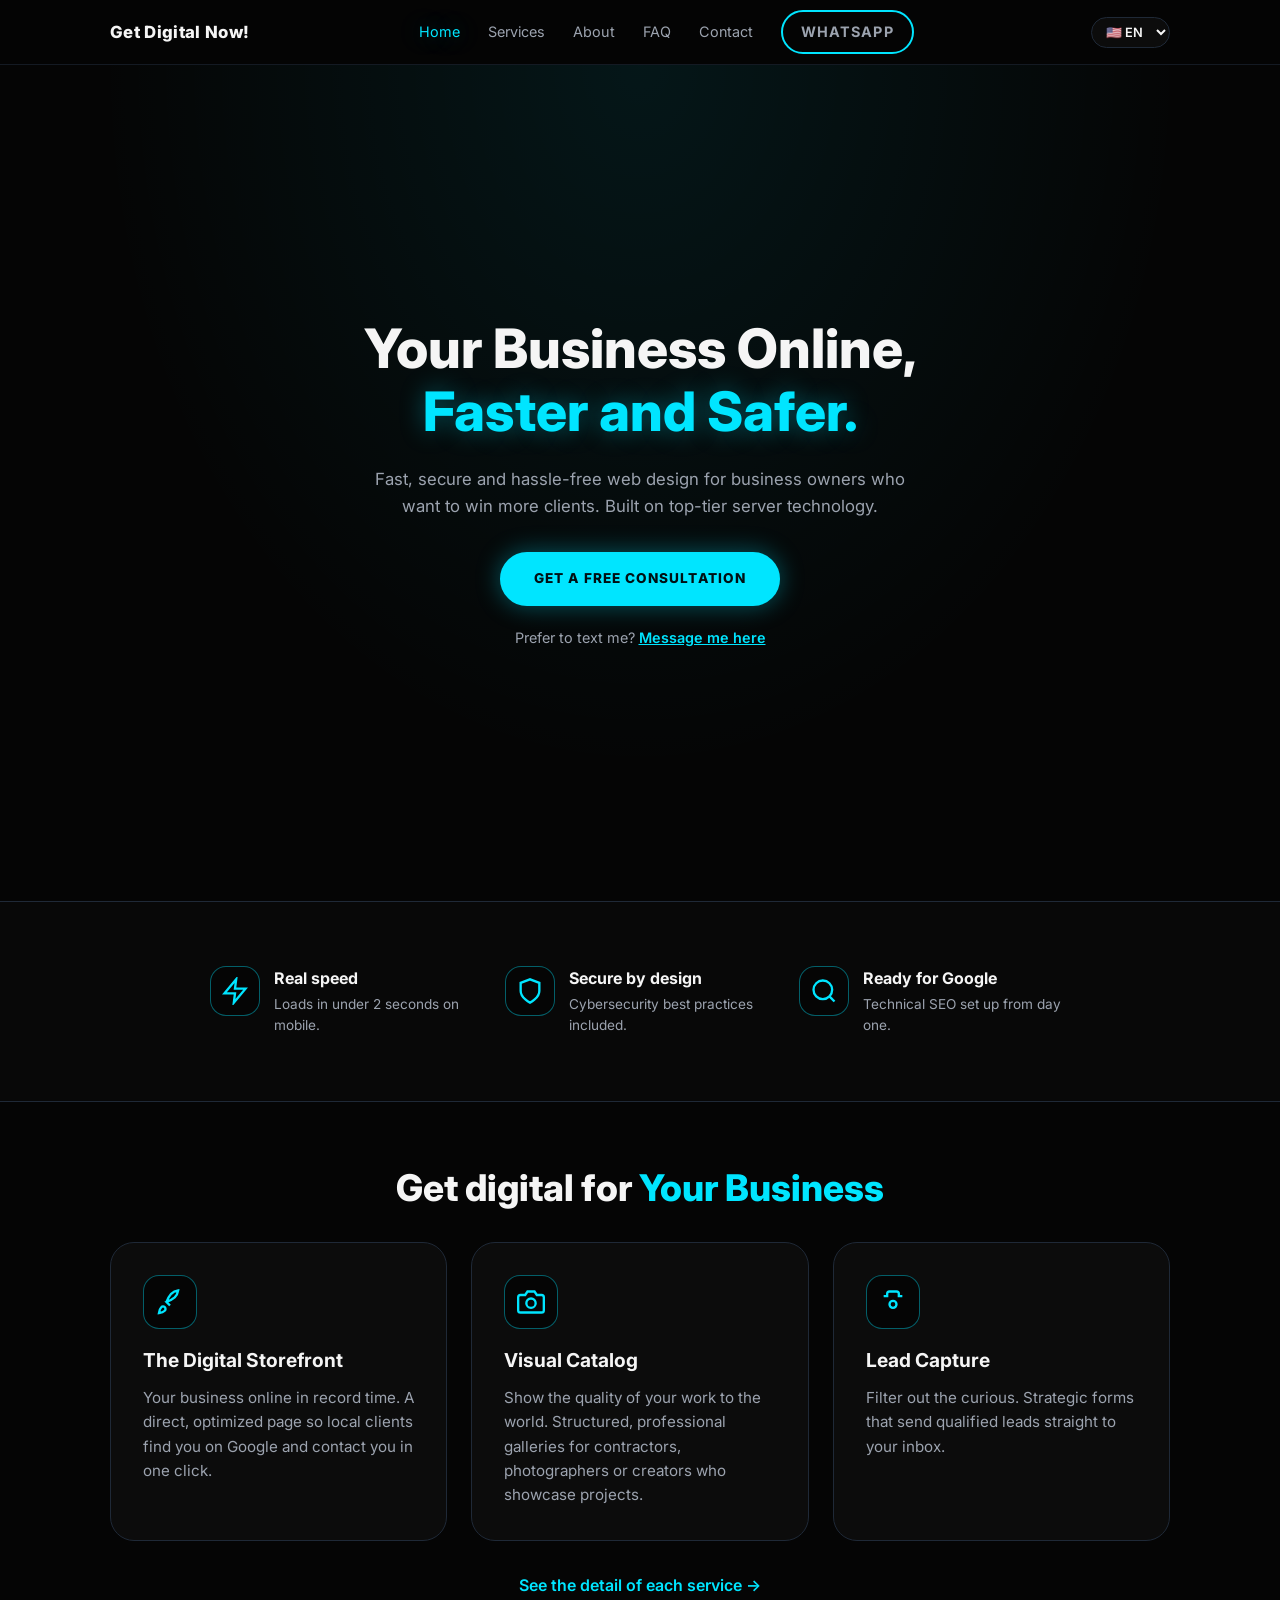
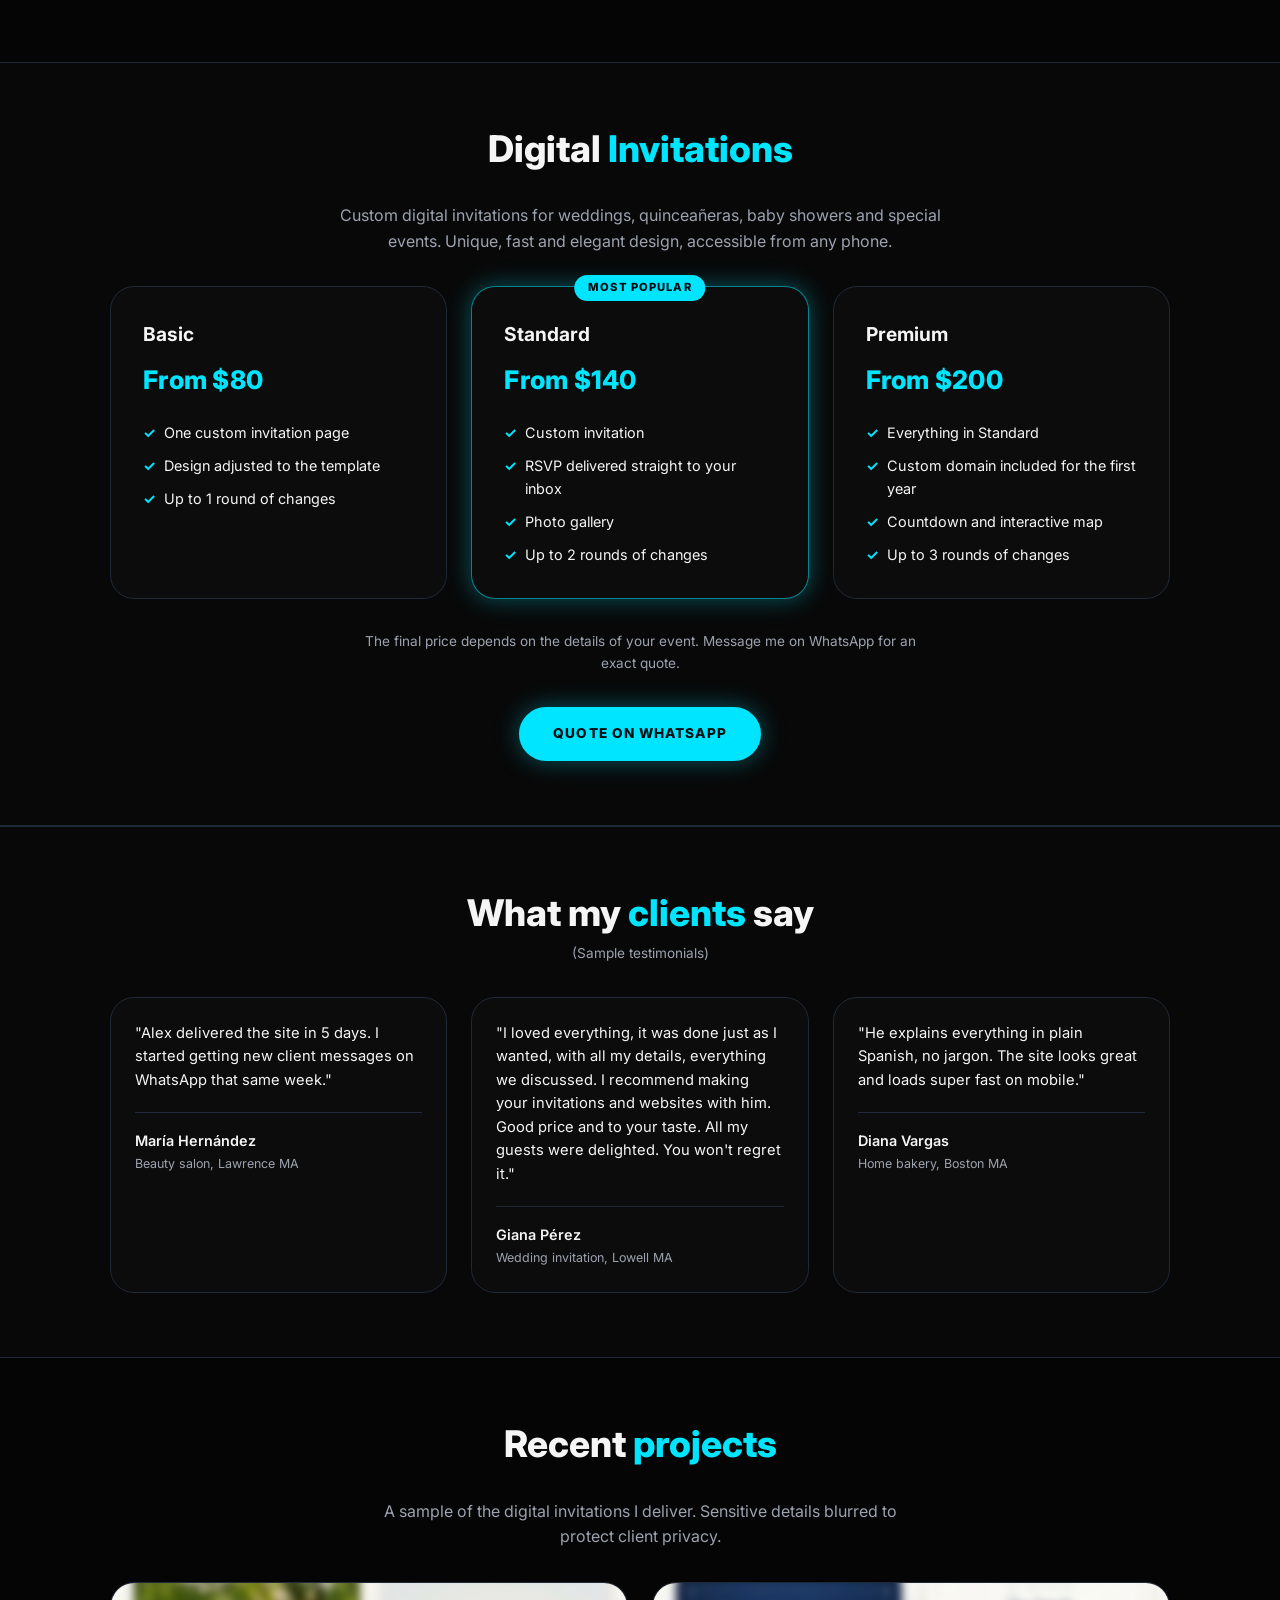
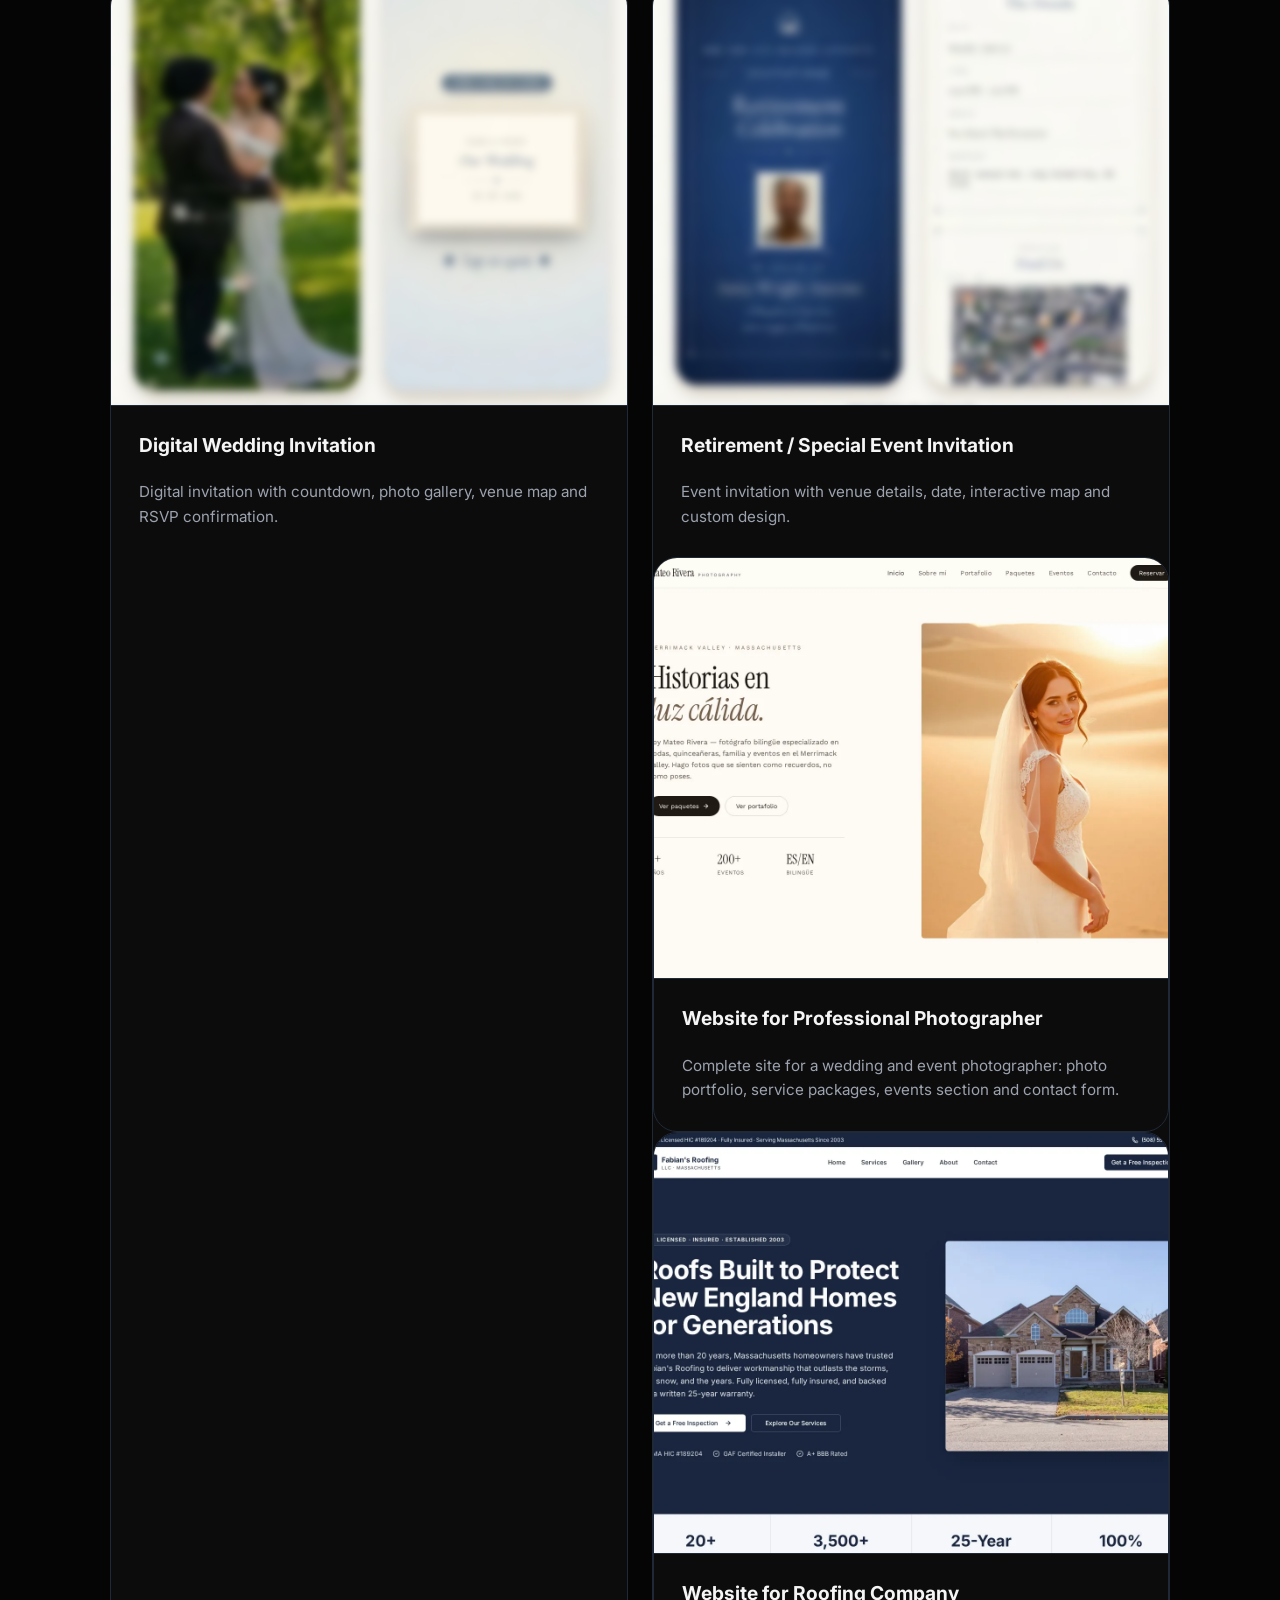
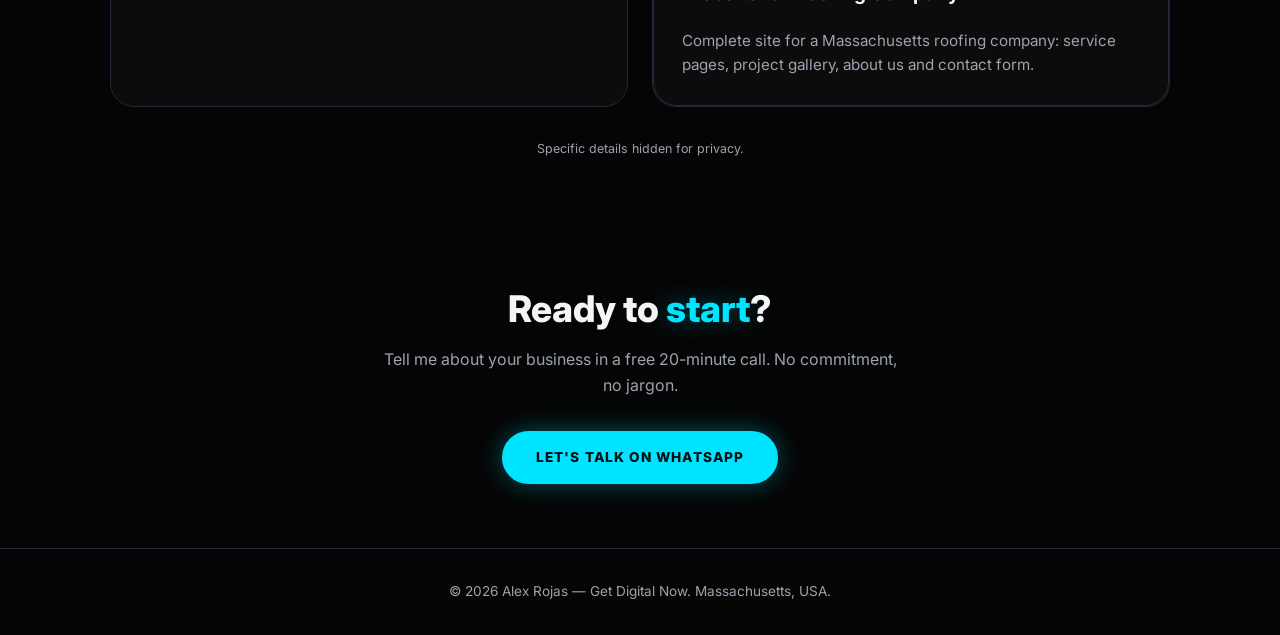
==== commit 6dfe51ea: "Añadió email y scroll hero X-Lovable-Edit-ID: edt-1edd726d-3d3a-48f6-9e8b-b5720d23b063 Co-authored-b" ====
--- a/docs/index.html
+++ b/docs/index.html
@@ -51,7 +51,7 @@
     <h1 data-i18n-html="home.hero.title">Tu Negocio Online,<br><span class="primary glow">Más Rápido y Seguro.</span></h1>
     <p data-i18n="home.hero.p">Diseño web rápido, seguro y sin complicaciones para dueños de negocios que quieren conseguir más clientes. Construido con tecnología de servidores de alto nivel.</p>
     <a href="https://wa.me/qr/6FOXVL5QCY4NN1" target="_blank" rel="noopener" class="btn-cta mt" data-i18n="home.hero.cta">Obtener Consulta Gratuita</a>
-    <p class="muted" style="margin-top:20px;font-size:.9rem">¿Prefieres escribirme un mensaje de texto? <a href="sms:+19783324273" style="color:var(--primary);font-weight:600;text-decoration:underline">Escríbeme aquí</a></p>
+    <p class="muted" style="margin-top:20px;font-size:.9rem" data-i18n-html="home.hero.sms">¿Prefieres escribirme un mensaje de texto? <a href="sms:+19783324273" style="color:var(--primary);font-weight:600;text-decoration:underline">Escríbeme aquí</a></p>
   </section>
 
   <section class="section-card">
